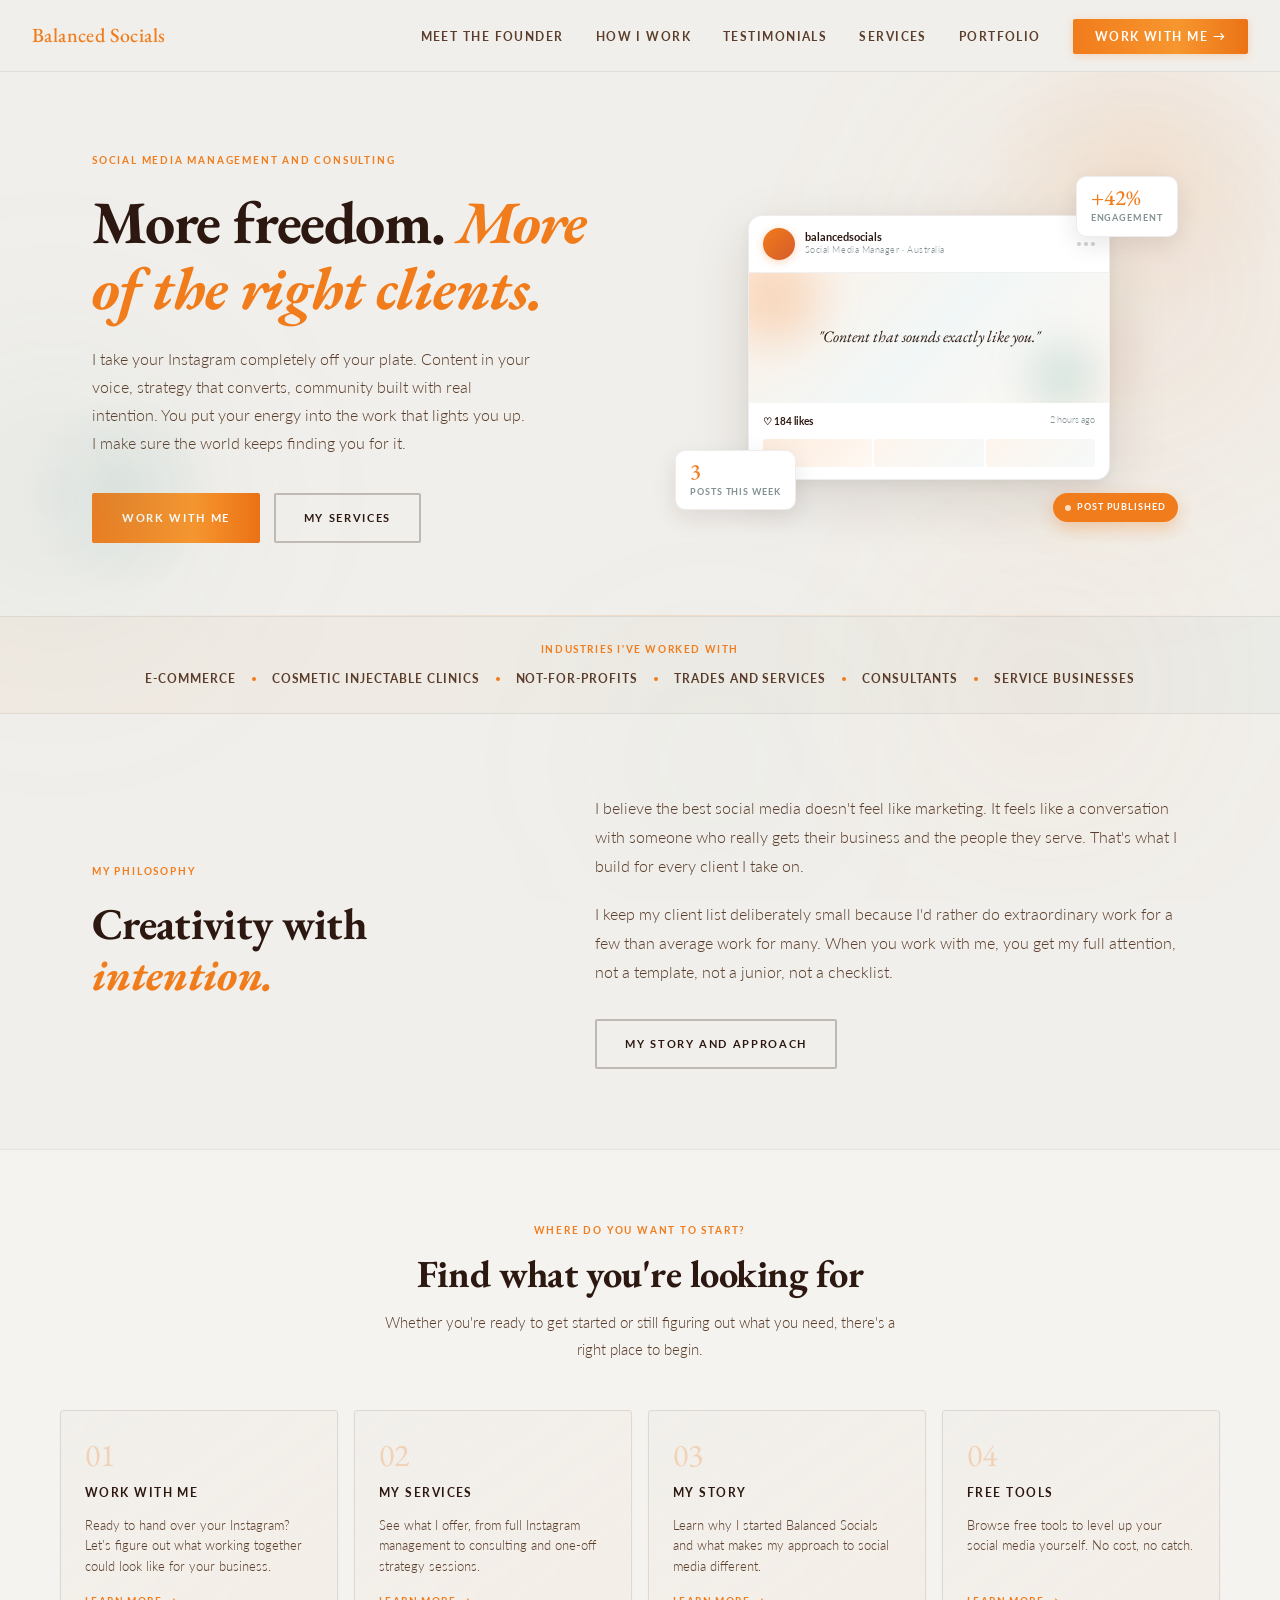
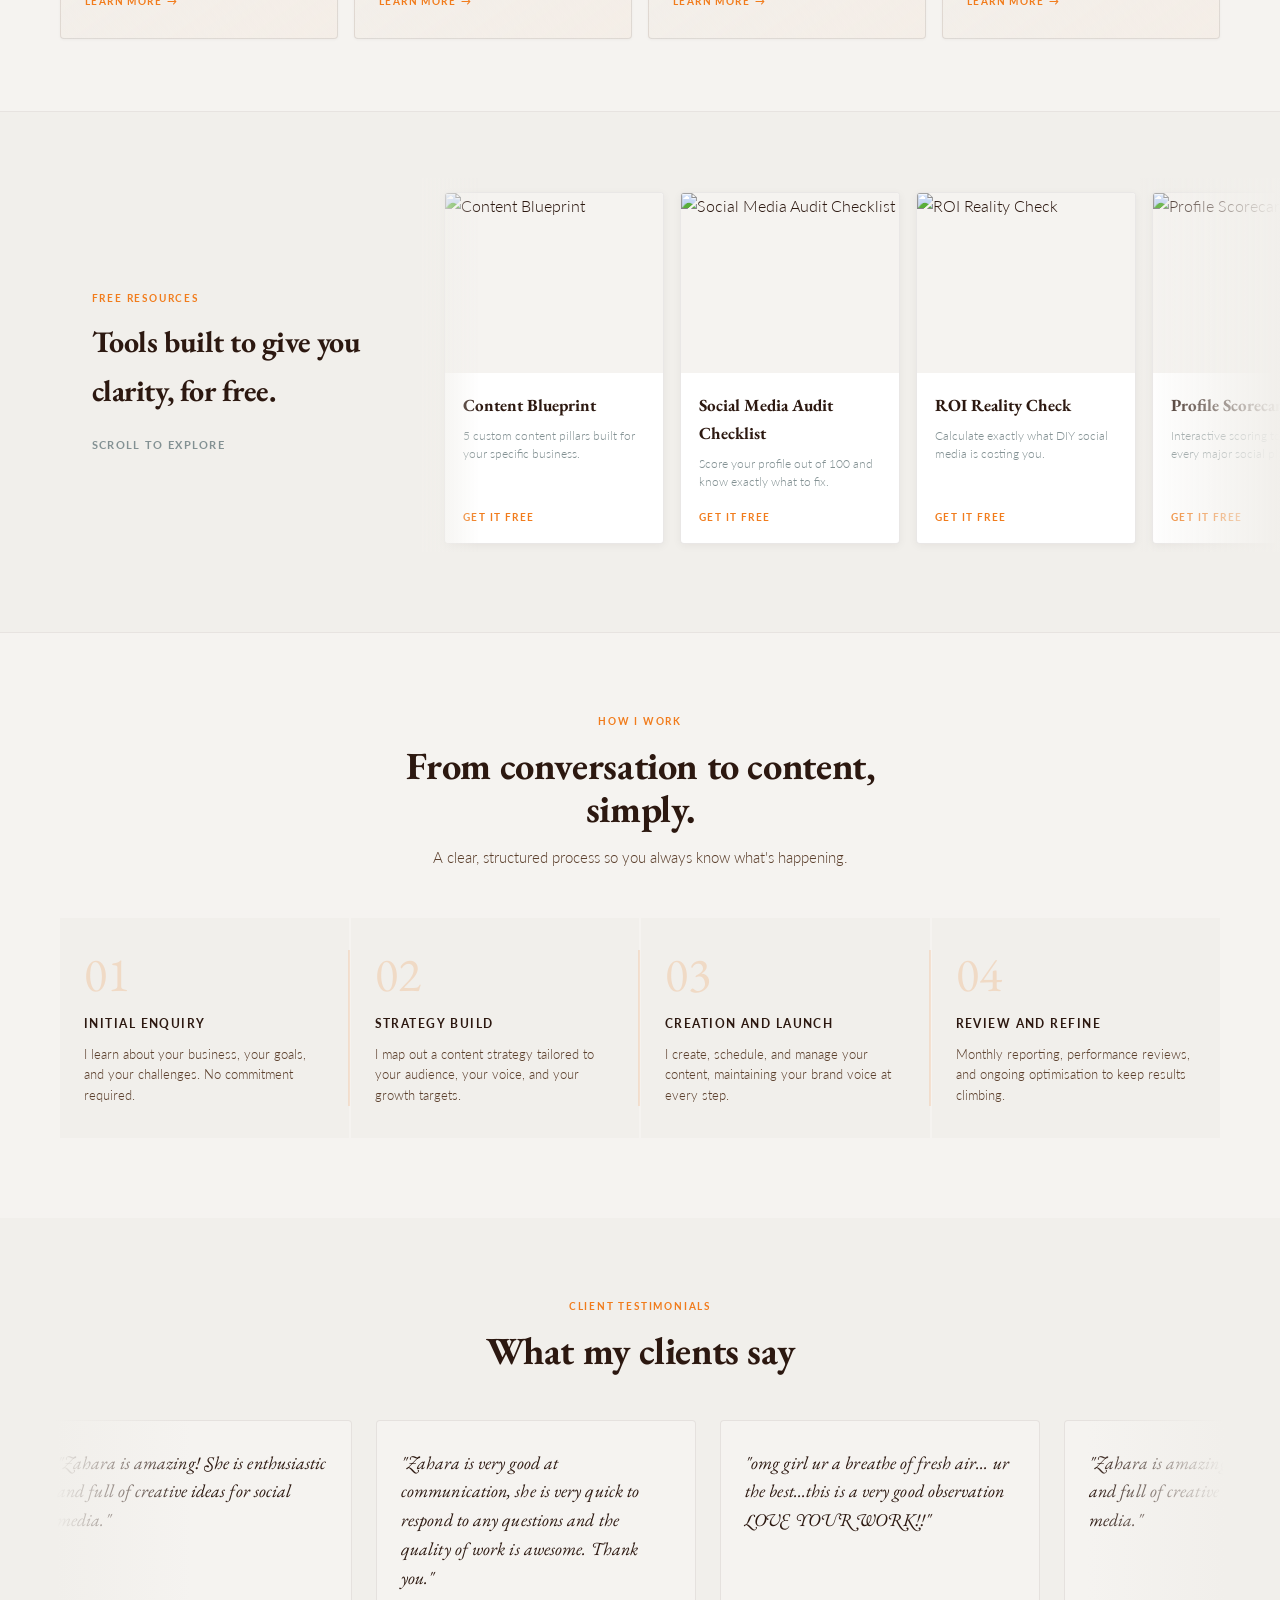
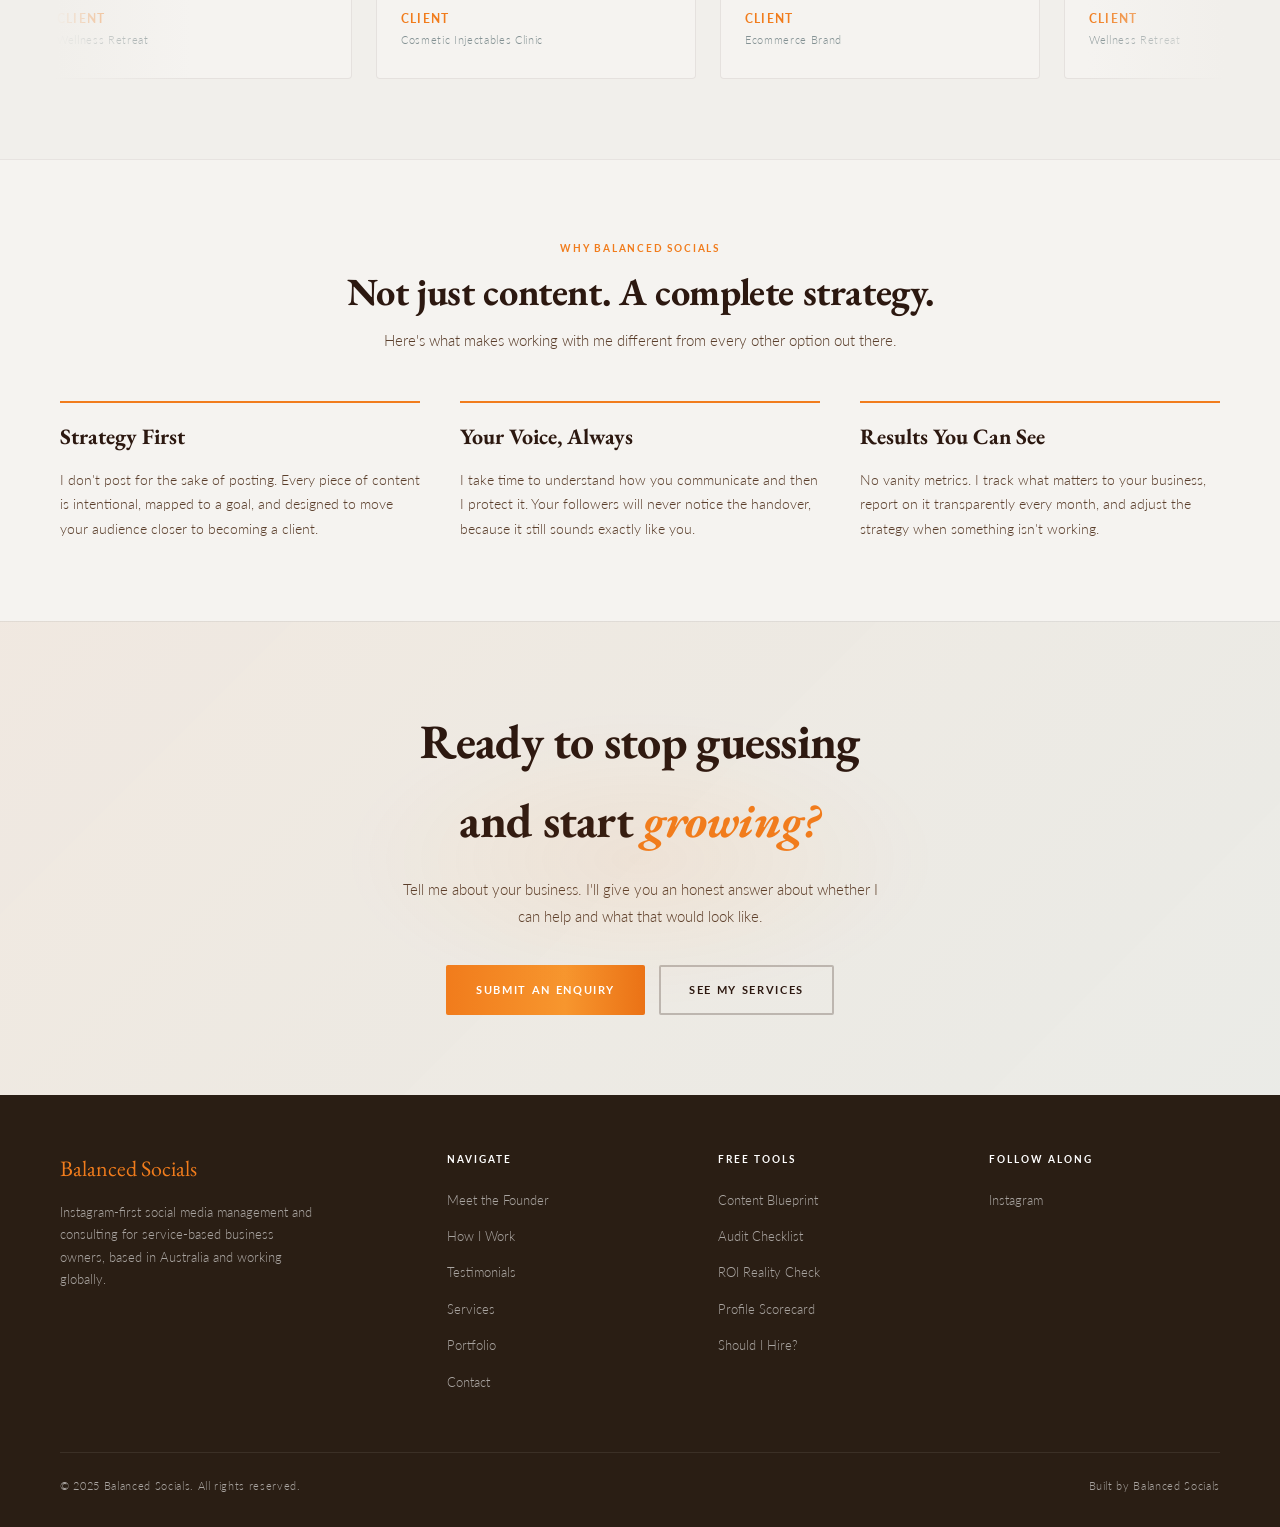
==== home.html @ 59edfff3 "Add files via upload" ====
<!DOCTYPE html>
<html lang="en">
<head>
<meta charset="UTF-8">
<meta name="viewport" content="width=device-width, initial-scale=1.0">
<meta name="description" content="Balanced Socials — Instagram-first social media management and consulting for service-based business owners in Australia and globally.">
<meta name="theme-color" content="#F1EFEB">
<meta name="apple-mobile-web-app-capable" content="yes">
<title>Balanced Socials — Social Media That Actually Grows Your Business</title>
<link rel="preconnect" href="https://fonts.googleapis.com">
<link rel="preconnect" href="https://fonts.gstatic.com" crossorigin>
<link href="https://fonts.googleapis.com/css2?family=EB+Garamond:ital,wght@0,400;0,500;0,600;1,400&family=Lato:wght@300;400;700&display=swap" rel="stylesheet">
<style>

/* ── VARIABLES ── */
:root {
  --cream:       #F1EFEB;
  --light-beige: #F5F3F0;
  --orange:      #F17C1C;
  --teal:        #549A94;
  --slate:       #839193;
  --text-dark:   #2C1810;
  --text-mid:    #5A3E2B;
  --footer-bg:   #2A1E14;
  --nav-h:       72px;
  --max-w:       1160px;
  --radius:      4px;
}

*, *::before, *::after { box-sizing: border-box; margin: 0; padding: 0; }
html { scroll-behavior: smooth; }
body {
  background: var(--cream);
  color: var(--text-dark);
  font-family: 'Lato', sans-serif;
  font-weight: 300;
  line-height: 1.65;
  padding-top: var(--nav-h);
}
img { display: block; max-width: 100%; }
a { color: inherit; text-decoration: none; }

/* ── SCROLL FADE ANIMATION ── */
.fade-in {
  opacity: 0;
  transform: translateY(22px);
  filter: blur(4px);
  transition: opacity 0.7s ease, transform 0.7s ease, filter 0.7s ease;
}
.fade-in.visible {
  opacity: 1;
  transform: none;
  filter: none;
}
.fade-in.delay-1 { transition-delay: 0.1s; }
.fade-in.delay-2 { transition-delay: 0.2s; }
.fade-in.delay-3 { transition-delay: 0.3s; }
.fade-in.delay-4 { transition-delay: 0.4s; }

/* ── TYPOGRAPHY ── */
.label {
  font-size: 10px;
  font-weight: 700;
  letter-spacing: 0.18em;
  text-transform: uppercase;
  color: var(--orange);
}

/* ── NAVIGATION ── */
.site-nav {
  position: fixed;
  top: 0; left: 0; right: 0;
  height: var(--nav-h);
  background: var(--cream);
  border-bottom: 1px solid rgba(44,24,16,0.08);
  display: flex;
  align-items: center;
  justify-content: space-between;
  padding: 0 32px;
  z-index: 900;
}
.nav-logo {
  font-family: 'EB Garamond', serif;
  font-size: 20px;
  font-weight: 500;
  color: var(--text-dark);
  letter-spacing: 0.02em;
}
.nav-logo span { color: var(--orange); }
.nav-links { display: flex; align-items: center; gap: 32px; list-style: none; }
.nav-links a {
  font-size: 12px;
  font-weight: 700;
  letter-spacing: 0.12em;
  text-transform: uppercase;
  color: var(--text-mid);
  transition: color 0.2s;
}
.nav-links a:hover { color: var(--orange); }
.nav-cta {
  background: var(--orange);
  color: #fff !important;
  padding: 10px 22px;
  border-radius: 2px;
  transition: opacity 0.2s !important;
}
.nav-cta:hover { opacity: 0.85; }
.hamburger {
  display: none;
  flex-direction: column;
  gap: 5px;
  background: none;
  border: none;
  cursor: pointer;
  padding: 8px;
}
.hamburger span {
  width: 24px;
  height: 2px;
  background: var(--text-dark);
  border-radius: 2px;
  transition: all 0.3s;
}
.mobile-nav {
  display: none;
  position: fixed;
  inset: 0;
  background: var(--light-beige);
  z-index: 890;
  flex-direction: column;
  padding: 100px 32px 48px;
}
.mobile-nav.open { display: flex; }
.mobile-nav a {
  font-size: 15px;
  font-weight: 700;
  letter-spacing: 0.12em;
  text-transform: uppercase;
  color: var(--text-dark);
  padding: 18px 0;
  border-bottom: 1px solid rgba(44,24,16,0.1);
  transition: color 0.2s;
}
.mobile-nav a:hover { color: var(--orange); }
.mobile-nav .mob-cta {
  margin-top: 32px;
  background: var(--orange);
  color: #fff;
  padding: 16px 24px;
  text-align: center;
  border-radius: 2px;
  border-bottom: none;
}
@media (max-width: 900px) {
  .nav-links { display: none; }
  .hamburger { display: flex; }
  .site-nav { padding: 0 20px; }
}

/* ── BUTTONS ── */
.btn-primary {
  display: inline-flex;
  align-items: center;
  gap: 8px;
  background: var(--orange);
  color: #fff;
  font-family: 'Lato', sans-serif;
  font-size: 11px;
  font-weight: 700;
  letter-spacing: 0.15em;
  text-transform: uppercase;
  padding: 14px 28px;
  border-radius: 2px;
  border: 2px solid var(--orange);
  cursor: pointer;
  transition: opacity 0.2s;
}
.btn-primary:hover { opacity: 0.85; }
.btn-outline {
  display: inline-flex;
  align-items: center;
  gap: 8px;
  background: transparent;
  color: var(--text-dark);
  font-family: 'Lato', sans-serif;
  font-size: 11px;
  font-weight: 700;
  letter-spacing: 0.15em;
  text-transform: uppercase;
  padding: 14px 28px;
  border-radius: 2px;
  border: 2px solid rgba(44,24,16,0.25);
  cursor: pointer;
  transition: all 0.2s;
}
.btn-outline:hover { border-color: var(--orange); color: var(--orange); }

/* ── HERO ── */
.hero {
  padding: 80px 32px 72px;
  max-width: var(--max-w);
  margin: 0 auto;
  display: grid;
  grid-template-columns: 1fr 1fr;
  gap: 60px;
  align-items: center;
}
.hero-text .label { margin-bottom: 20px; display: block; }
.hero-text h1 {
  font-family: 'EB Garamond', serif;
  font-size: clamp(38px, 5vw, 60px);
  line-height: 1.1;
  color: var(--text-dark);
  margin-bottom: 24px;
}
.hero-text h1 em { font-style: italic; color: var(--orange); }
.hero-text p {
  font-size: 16px;
  color: var(--text-mid);
  max-width: 440px;
  margin-bottom: 36px;
  line-height: 1.75;
}
.hero-actions { display: flex; gap: 14px; flex-wrap: wrap; }

@media (max-width: 860px) {
  .hero { grid-template-columns: 1fr; padding: 48px 24px 56px; gap: 40px; }
  .hero-slider { aspect-ratio: 16/9; }
}
@media (max-width: 480px) {
  .hero { padding: 36px 20px 48px; }
  .hero-text p { font-size: 15px; }
}

/* ── TRUST BAR ── */
.trust-bar {
  background: linear-gradient(to right, rgba(241,124,28,0.04), rgba(84,154,148,0.04));
  border-top: 1px solid rgba(44,24,16,0.08);
  border-bottom: 1px solid rgba(44,24,16,0.08);
  padding: 24px 32px;
}
.trust-bar-inner {
  max-width: var(--max-w);
  margin: 0 auto;
  display: flex;
  flex-direction: column;
  align-items: center;
  gap: 12px;
}
.trust-bar-label {
  font-size: 10px;
  font-weight: 700;
  letter-spacing: 0.16em;
  text-transform: uppercase;
  color: var(--orange);
}
.trust-items {
  display: flex;
  align-items: center;
  gap: 16px;
  flex-wrap: wrap;
  justify-content: center;
}
.trust-items span {
  font-size: 12px;
  font-weight: 700;
  letter-spacing: 0.08em;
  text-transform: uppercase;
  color: var(--text-mid);
}
.trust-dot {
  width: 4px;
  height: 4px;
  background: var(--orange);
  border-radius: 50%;
  flex-shrink: 0;
}
@media (max-width: 600px) {
  .trust-bar { padding: 20px; }
  .trust-dot { display: none; }
}


/* ── INTRO ── */
/* ── POSTCARD FLOATS — anchored to the hero visual mockup card ── */
/* Postcards sit inside .hero-visual (position:relative). The hv-main
   card is z-index:2; palm goes behind it (z-index:1), beach in front (z-index:3). */
.postcard-float {
  position: absolute;
  pointer-events: none;
  filter: drop-shadow(3px 10px 22px rgba(44,24,16,0.28));
  transition: transform 0.5s cubic-bezier(0.34,1.2,0.64,1);
}
/* Palm tree — peeks from behind the bottom-left of the mockup, large enough to read */
.postcard-palm {
  width: clamp(140px, 16vw, 210px);
  bottom: -4%;
  left: -3%;
  transform: rotate(-10deg);
  z-index: 1;
}
/* Beach — fans out at the bottom-right, clearly visible in front */
.postcard-beach {
  width: clamp(130px, 15vw, 195px);
  bottom: -3%;
  right: -3%;
  transform: rotate(13deg);
  z-index: 3;
}
@media (max-width: 860px) {
  .postcard-palm  { display: none; }
  .postcard-beach { display: none; }
}

.intro-section {
  padding: 80px 32px;
  max-width: var(--max-w);
  margin: 0 auto;
  display: grid;
  grid-template-columns: 1fr 1.4fr;
  gap: 80px;
  align-items: center;
  position: relative;
  overflow: visible;
}
.intro-left .label { display: block; margin-bottom: 20px; }
.intro-left h2 {
  font-family: 'EB Garamond', serif;
  font-size: clamp(28px, 3.5vw, 44px);
  color: var(--text-dark);
  line-height: 1.15;
}
.intro-left h2 em { font-style: italic; color: var(--orange); }
.intro-right p {
  font-size: 16px;
  color: var(--text-mid);
  line-height: 1.8;
  margin-bottom: 20px;
}
.intro-right p:last-of-type { margin-bottom: 32px; }
@media (max-width: 860px) {
  .intro-section { grid-template-columns: 1fr; padding: 60px 24px; gap: 32px; }
}

/* ── NAV CARDS ── */
.nav-cards-section {
  background: var(--light-beige);
  padding: 72px 32px;
  border-top: 1px solid rgba(44,24,16,0.07);
  border-bottom: 1px solid rgba(44,24,16,0.07);
}
.section-header { text-align: center; margin-bottom: 48px; }
.section-header .label { display: block; margin-bottom: 14px; }
.section-header h2 {
  font-family: 'EB Garamond', serif;
  font-size: clamp(26px, 3vw, 40px);
  color: var(--text-dark);
}
.section-header p {
  font-size: 15px;
  color: var(--text-mid);
  margin-top: 12px;
  max-width: 520px;
  margin-left: auto;
  margin-right: auto;
}
.nav-cards {
  display: grid;
  grid-template-columns: repeat(4, 1fr);
  gap: 16px;
  max-width: var(--max-w);
  margin: 0 auto;
}
.nav-card {
  background: linear-gradient(145deg, var(--cream) 0%, rgba(241,124,28,0.04) 100%);
  border: 1.5px solid rgba(44,24,16,0.1);
  border-radius: var(--radius);
  padding: 28px 24px;
  display: flex;
  flex-direction: column;
  gap: 12px;
  cursor: pointer;
  transition: all 0.25s;
  text-decoration: none;
  color: inherit;
}
.nav-card:hover {
  border-color: var(--orange);
  transform: translateY(-3px);
  box-shadow: 0 8px 24px rgba(241,124,28,0.1);
}
.nav-card-num {
  font-family: 'EB Garamond', serif;
  font-size: 32px;
  color: rgba(241,124,28,0.25);
  line-height: 1;
}
.nav-card h3 {
  font-family: 'Lato', sans-serif;
  font-size: 12px;
  font-weight: 700;
  letter-spacing: 0.12em;
  text-transform: uppercase;
  color: var(--text-dark);
}
.nav-card p {
  font-size: 13px;
  color: var(--text-mid);
  line-height: 1.6;
  flex: 1;
}
.nav-card .learn-more {
  font-size: 10px;
  font-weight: 700;
  letter-spacing: 0.14em;
  text-transform: uppercase;
  color: var(--orange);
  margin-top: 4px;
}
@media (max-width: 860px) {
  .nav-cards { grid-template-columns: 1fr 1fr; }
  .nav-cards-section { padding: 56px 24px; }
}
@media (max-width: 480px) {
  .nav-cards { grid-template-columns: 1fr; }
}

/* ── FREEBIES ── */
.freebies-section { padding: 80px 0 80px 64px; }
.freebies-inner { max-width: var(--max-w); margin: 0 auto; }
.freebies-head {
  display: flex;
  align-items: flex-end;
  justify-content: space-between;
  margin-bottom: 36px;
  padding-right: 32px;
}
.freebies-head h2 {
  font-family: 'EB Garamond', serif;
  font-size: clamp(26px, 3vw, 40px);
  color: var(--text-dark);
}
.freebies-head h2 span { display: block; }
.freebies-head .label { margin-bottom: 10px; display: block; }
.scroll-hint {
  font-size: 11px;
  font-weight: 700;
  letter-spacing: 0.12em;
  text-transform: uppercase;
  color: var(--slate);
  display: flex;
  align-items: center;
  gap: 8px;
}
.carousel {
  display: flex;
  gap: 16px;
  overflow-x: auto;
  scroll-behavior: smooth;
  scrollbar-width: none;
  padding-top: 12px;
  padding-bottom: 8px;
  padding-left: 8px;
  margin-top: -12px;
  cursor: grab;
}
.carousel:active { cursor: grabbing; }
.carousel::-webkit-scrollbar { display: none; }
.freebie-card {
  flex-shrink: 0;
  width: 220px;
  background: #fff;
  border: 1.5px solid rgba(44,24,16,0.1);
  border-radius: var(--radius);
  overflow: hidden;
  transition: all 0.2s;
  text-decoration: none;
  color: inherit;
  display: flex;
  flex-direction: column;
}
.freebie-card:hover {
  border-color: var(--orange);
  transform: translateY(-3px);
  box-shadow: 0 8px 20px rgba(241,124,28,0.1);
}
.freebie-thumb {
  width: 100%;
  height: 180px;
  background: var(--light-beige);
  display: flex;
  align-items: center;
  justify-content: center;
  overflow: hidden;
}
.freebie-thumb img { width: 100%; height: 100%; object-fit: cover; }
.freebie-body {
  padding: 18px;
  display: flex;
  flex-direction: column;
  gap: 8px;
  flex: 1;
}
.freebie-body h3 {
  font-family: 'EB Garamond', serif;
  font-size: 17px;
  color: var(--text-dark);
}
.freebie-body p { font-size: 12px; color: var(--slate); line-height: 1.5; flex: 1; }
.freebie-get {
  display: inline-flex;
  align-items: center;
  gap: 6px;
  font-size: 10px;
  font-weight: 700;
  letter-spacing: 0.14em;
  text-transform: uppercase;
  color: var(--orange);
  margin-top: 10px;
}
@media (max-width: 600px) {
  .freebies-section { padding: 56px 0 56px 28px; }
  .freebies-head { padding-right: 28px; flex-direction: column; align-items: flex-start; gap: 16px; }
  .freebie-card { width: 190px; }
}

/* ── PROCESS ── */
.process-section {
  background: var(--light-beige);
  padding: 80px 32px;
  border-top: 1px solid rgba(44,24,16,0.07);
}
.process-section .section-header { margin-bottom: 48px; }
.process-grid {
  max-width: var(--max-w);
  margin: 0 auto;
  display: grid;
  grid-template-columns: repeat(4, 1fr);
  gap: 2px;
}
.process-step { background: var(--cream); padding: 32px 24px; position: relative; }
.process-step:not(:last-child)::after {
  content: '';
  position: absolute;
  right: -1px;
  top: 32px;
  bottom: 32px;
  width: 2px;
  background: rgba(241,124,28,0.15);
}
.step-num {
  font-family: 'EB Garamond', serif;
  font-size: 48px;
  color: rgba(241,124,28,0.18);
  line-height: 1;
  margin-bottom: 16px;
}
.process-step h3 {
  font-family: 'Lato', sans-serif;
  font-size: 12px;
  font-weight: 700;
  letter-spacing: 0.12em;
  text-transform: uppercase;
  color: var(--text-dark);
  margin-bottom: 10px;
}
.process-step p { font-size: 13px; color: var(--text-mid); line-height: 1.6; }
@media (max-width: 860px) {
  .process-grid { grid-template-columns: 1fr 1fr; }
  .process-step::after { display: none; }
  .process-section { padding: 60px 24px; }
}
@media (max-width: 480px) {
  .process-grid { grid-template-columns: 1fr; }
  .process-section { padding: 56px 20px; }
}

/* ── TESTIMONIALS ── */
.testimonials-section { padding: 80px 32px; overflow: hidden; }
.testimonials-section .section-header { margin-bottom: 48px; }
.testimonials-track-wrap {
  overflow: hidden;
  cursor: grab;
  position: relative;
}
.testimonials-track-wrap::before,
.testimonials-track-wrap::after {
  content: '';
  position: absolute;
  top: 0; bottom: 0;
  width: 160px;
  pointer-events: none;
  z-index: 2;
}
.testimonials-track-wrap::before {
  left: 0;
  background: linear-gradient(to right, var(--cream) 15%, transparent);
}
.testimonials-track-wrap::after {
  right: 0;
  background: linear-gradient(to left, var(--cream) 15%, transparent);
}
.testimonials-track-wrap.dragging { cursor: grabbing; }
.testimonials-track {
  display: flex;
  gap: 24px;
  animation: slide 42s linear infinite;
  width: max-content;
}
.testimonials-track.paused { animation-play-state: paused; }
@keyframes slide {
  from { transform: translateX(0); }
  to   { transform: translateX(-50%); }
}
.testi-card {
  flex-shrink: 0;
  width: 320px;
  background: var(--light-beige);
  border: 1.5px solid rgba(44,24,16,0.08);
  border-radius: var(--radius);
  padding: 28px 24px;
  display: flex;
  flex-direction: column;
  gap: 16px;
}
.testi-quote {
  font-family: 'EB Garamond', serif;
  font-size: 18px;
  font-style: italic;
  color: var(--text-dark);
  line-height: 1.6;
  flex: 1;
}
.testi-author { display: flex; flex-direction: column; gap: 3px; }
.testi-name {
  font-size: 12px;
  font-weight: 700;
  letter-spacing: 0.1em;
  text-transform: uppercase;
  color: var(--orange);
}
.testi-role { font-size: 11px; color: var(--slate); letter-spacing: 0.06em; }
@media (max-width: 600px) {
  .testimonials-section { padding: 56px 20px; }
  .testi-card { width: 270px; }
}

/* ── VALUE PROPS (light background) ── */
.value-section {
  background: var(--light-beige);
  padding: 80px 32px;
  border-top: 1px solid rgba(44,24,16,0.07);
}
.value-section .section-header .label { color: var(--orange); }
.value-section .section-header h2 { color: var(--text-dark); }
.value-section .section-header p { color: var(--text-mid); }
.value-grid {
  max-width: var(--max-w);
  margin: 48px auto 0;
  display: grid;
  grid-template-columns: repeat(3, 1fr);
  gap: 40px;
}
.value-item {}
.value-item h3 {
  font-family: 'EB Garamond', serif;
  font-size: 22px;
  color: var(--text-dark);
  margin-bottom: 12px;
  border-top: 2px solid var(--orange);
  padding-top: 16px;
}
.value-item p { font-size: 14px; color: var(--text-mid); line-height: 1.75; }
@media (max-width: 860px) {
  .value-grid { grid-template-columns: 1fr 1fr; gap: 28px; }
  .value-section { padding: 60px 24px; }
}
@media (max-width: 480px) {
  .value-grid { grid-template-columns: 1fr; }
}

/* ── CTA BANNER ── */
.cta-banner {
  padding: 80px 32px;
  background: linear-gradient(135deg, rgba(241,124,28,0.05) 0%, rgba(84,154,148,0.04) 100%);
  border-top: 1px solid rgba(44,24,16,0.07);
  text-align: center;
}
.cta-banner h2 {
  font-family: 'EB Garamond', serif;
  font-size: clamp(28px, 4vw, 48px);
  color: var(--text-dark);
  margin-bottom: 16px;
  max-width: 640px;
  margin-left: auto;
  margin-right: auto;
}
.cta-banner h2 em { font-style: italic; color: var(--orange); }
.cta-banner p {
  font-size: 15px;
  color: var(--text-mid);
  max-width: 500px;
  margin: 0 auto 36px;
  line-height: 1.75;
}
.cta-actions { display: flex; gap: 14px; justify-content: center; flex-wrap: wrap; }
@media (max-width: 480px) { .cta-banner { padding: 60px 20px; } }

/* ── FOOTER ── */
footer {
  background: #2A1E14;
  color: rgba(255,255,255,0.6);
  padding: 56px 32px 32px;
}
.footer-grid {
  max-width: var(--max-w);
  margin: 0 auto 48px;
  display: grid;
  grid-template-columns: 1.5fr 1fr 1fr 1fr;
  gap: 40px;
}
.footer-brand .logo {
  font-family: 'EB Garamond', serif;
  font-size: 22px;
  color: #fff;
  margin-bottom: 14px;
}
.footer-brand .logo span { color: var(--orange); }
.footer-brand p { font-size: 13px; line-height: 1.7; max-width: 260px; }
.footer-col h4 {
  font-size: 10px;
  font-weight: 700;
  letter-spacing: 0.16em;
  text-transform: uppercase;
  color: #fff;
  margin-bottom: 18px;
}
.footer-col ul { list-style: none; }
.footer-col li { margin-bottom: 10px; }
.footer-col a { font-size: 13px; color: rgba(255,255,255,0.6); transition: color 0.2s; }
.footer-col a:hover { color: var(--orange); }
.footer-bottom {
  max-width: var(--max-w);
  margin: 0 auto;
  border-top: 1px solid rgba(255,255,255,0.08);
  padding-top: 24px;
  display: flex;
  align-items: center;
  justify-content: space-between;
  gap: 16px;
  flex-wrap: wrap;
}
.footer-bottom p { font-size: 11px; letter-spacing: 0.06em; }
.footer-bottom a { color: var(--orange); }
@media (max-width: 960px) {
  .footer-grid { grid-template-columns: 1fr 1fr; gap: 32px; }
  footer { padding: 48px 24px 28px; }
}
@media (max-width: 480px) {
  .footer-grid { grid-template-columns: 1fr; gap: 28px; }
}


/* ══════════════════════════════════
   UI/UX ENHANCEMENTS — ALL PAGES
══════════════════════════════════ */

/* Better font rendering */
body {
  -webkit-font-smoothing: antialiased;
  -moz-osx-font-smoothing: grayscale;
  text-rendering: optimizeLegibility;
}

/* label line removed */

/* Nav link underline animation */
.nav-links a:not(.nav-cta) {
  position: relative;
  padding-bottom: 2px;
}
.nav-links a:not(.nav-cta)::after {
  content: '';
  position: absolute;
  bottom: -1px; left: 0;
  width: 0; height: 1.5px;
  background: var(--orange);
  border-radius: 2px;
  transition: width 0.25s ease;
}
.nav-links a:not(.nav-cta):hover::after,
.nav-links a.active:not(.nav-cta)::after {
  width: 100%;
}

/* Nav logo hover */
.nav-logo { transition: opacity 0.2s; }
.nav-logo:hover { opacity: 0.78; }

/* Nav CTA elevation */
.nav-cta {
  box-shadow: 0 2px 10px rgba(241,124,28,0.22) !important;
  transition: opacity 0.2s, transform 0.2s, box-shadow 0.2s !important;
}
.nav-cta:hover {
  transform: translateY(-1px) !important;
  box-shadow: 0 6px 20px rgba(241,124,28,0.32) !important;
}
.nav-cta:active { transform: translateY(0) !important; }

/* Primary button lift + glow */
.btn-primary {
  transition: opacity 0.2s, transform 0.22s cubic-bezier(0.34,1.56,0.64,1), box-shadow 0.22s !important;
  box-shadow: 0 2px 10px rgba(241,124,28,0.0);
}
.btn-primary:hover {
  opacity: 1 !important;
  transform: translateY(-3px) !important;
  box-shadow: 0 10px 28px rgba(241,124,28,0.30) !important;
}
.btn-primary:active {
  transform: translateY(-1px) !important;
  box-shadow: 0 4px 14px rgba(241,124,28,0.20) !important;
}

/* Outline button lift */
.btn-outline {
  transition: all 0.22s cubic-bezier(0.34,1.56,0.64,1) !important;
}
.btn-outline:hover {
  transform: translateY(-2px) !important;
  box-shadow: 0 6px 18px rgba(44,24,16,0.08) !important;
}
.btn-outline:active { transform: translateY(0) !important; }

/* Footer link slide */
.footer-col a {
  display: inline-block;
  transition: color 0.2s, transform 0.2s !important;
}
.footer-col a:hover {
  transform: translateX(4px) !important;
}

/* Footer brand logo */
.footer-brand .logo { transition: opacity 0.2s; }
.footer-brand .logo:hover { opacity: 0.75; }

/* Mobile nav smooth open */
.mobile-nav {
  transition: opacity 0.25s ease;
  opacity: 0;
}
.mobile-nav.open {
  opacity: 1;
}

/* Hamburger lines smooth */
.hamburger span {
  transition: transform 0.3s ease, opacity 0.3s ease, background 0.2s;
}

/* ══ HOME PAGE SPECIFIC ══ */

/* Hero slider glass inner */
.hero-slider::before {
  content: '';
  position: absolute;
  inset: 0;
  background: radial-gradient(ellipse at 30% 40%, rgba(241,124,28,0.05) 0%, transparent 65%),
              radial-gradient(ellipse at 70% 70%, rgba(84,154,148,0.05) 0%, transparent 65%);
  pointer-events: none;
  z-index: 1;
}
/* Slider dot hover */
/* Trust bar item hover */
.trust-items span:not(.trust-dot) {
  transition: color 0.2s;
  cursor: default;
}
.trust-items span:not(.trust-dot):hover { color: var(--orange); }

/* Nav card refined hover */
.nav-card {
  box-shadow: 0 1px 3px rgba(44,24,16,0.04);
  transition: all 0.3s cubic-bezier(0.25,0.46,0.45,0.94) !important;
  position: relative;
  overflow: hidden;
}
.nav-card::before {
  content: '';
  position: absolute;
  bottom: 0; left: 0; right: 0;
  height: 2px;
  background: linear-gradient(to right, var(--orange), var(--teal));
  transform: scaleX(0);
  transform-origin: left;
  transition: transform 0.3s ease;
}
.nav-card:hover::before { transform: scaleX(1); }
.nav-card:focus, .nav-card:focus-visible { outline: none; box-shadow: none; }
.nav-card:hover {
  box-shadow: 0 14px 36px rgba(241,124,28,0.10), 0 2px 8px rgba(44,24,16,0.06) !important;
  transform: translateY(-4px) !important;
}

/* Learn more arrow animation */
.learn-more {
  display: inline-flex;
  align-items: center;
  gap: 5px;
  transition: gap 0.2s;
}
.learn-more::after {
  content: '→';
  transition: transform 0.2s;
}
.nav-card:hover .learn-more::after { transform: translateX(4px); }

/* Process step hover */
.process-step {
  transition: background 0.25s, transform 0.25s, box-shadow 0.25s;
  position: relative;
}
.process-step:hover {
  background: #fff;
  transform: translateY(-3px);
  box-shadow: 0 8px 24px rgba(44,24,16,0.06);
  z-index: 1;
}

/* Freebie card */
.freebie-card {
  box-shadow: 0 2px 8px rgba(44,24,16,0.05);
  transition: all 0.3s cubic-bezier(0.25,0.46,0.45,0.94) !important;
}
.freebie-card:hover {
  box-shadow: 0 12px 32px rgba(241,124,28,0.13) !important;
  transform: translateY(-4px) !important;
}

/* Value item hover */
.value-item {
  transition: transform 0.25s;
}
.value-item:hover { transform: translateY(-2px); }
.value-item h3 {
  transition: color 0.2s;
}
.value-item:hover h3 { color: var(--orange); }

/* CTA banner radial glow on hover */
.cta-banner {
  position: relative;
  overflow: hidden;
}
.cta-banner::before {
  content: '';
  position: absolute;
  top: 50%; left: 50%;
  transform: translate(-50%, -50%);
  width: 600px; height: 300px;
  background: radial-gradient(ellipse, rgba(241,124,28,0.07) 0%, transparent 70%);
  pointer-events: none;
}

/* Intro section left heading accent */
.intro-left h2 {
  position: relative;
}

/* Section header refinement */
.section-header h2 {
  letter-spacing: -0.01em;
}


/* ══ TYPOGRAPHY REFINEMENTS ══ */

/* Headings: optical kerning + tighter tracking */
h1, h2, h3 {
  font-kerning: normal;
  font-optical-sizing: auto;
}
h1 { letter-spacing: -0.02em; }
h2 { letter-spacing: -0.015em; }

/* Improved body reading rhythm */
p {
  font-feature-settings: "kern" 1, "liga" 1;
}

/* Section header spacing rhythm */
.section-header {
  position: relative;
}
.section-header .label {
  margin-bottom: 14px;
  display: block;
}
.section-header h2 {
  line-height: 1.12;
}
.section-header p {
  margin-top: 14px;
  line-height: 1.75;
}

/* Page hero h1 optical size */
.page-hero h1,
.page-hero-text h1 {
  letter-spacing: -0.025em;
  line-height: 1.06;
}

/* Pull quote serif refinement */
.story-pull,
.testi-quote {
  font-feature-settings: "swsh" 1, "liga" 1;
  letter-spacing: 0.005em;
}

/* Footer heading tracking */
.footer-col h4 {
  letter-spacing: 0.2em;
}

/* Small caps labels */
.testi-name,
.testi-role,
.nav-card h3,
.detail-label,
.cred-label {
  font-feature-settings: "c2sc" 1, "smcp" 1;
}


/* Logo images */
.nav-logo { display: flex; align-items: center; }
.nav-logo-img { height: 54px; width: auto; display: block; }
.nav-logo-text { font-family: 'EB Garamond', serif; font-size: 20px; font-weight: 500; color: var(--text-dark); letter-spacing: 0.02em; display: none; }
.nav-logo-text span { color: var(--orange); }
.footer-logo-img { height: 72px; width: auto; display: block; margin-bottom: 14px; }
.footer-logo-text { font-family: 'EB Garamond', serif; font-size: 22px; color: #fff; display: none; }
.footer-logo-text span { color: var(--orange); }
.logo { display: flex; align-items: flex-start; flex-direction: column; }


/* ── HERO VISUAL (animated social preview) ── */
.hero-visual {
  position: relative;
  aspect-ratio: 4/3;
  display: flex;
  align-items: center;
  justify-content: center;
}
.hv-main {
  width: 70%;
  background: #fff;
  border-radius: 14px;
  border: 1.5px solid rgba(44,24,16,0.08);
  box-shadow: 0 20px 60px rgba(44,24,16,0.12), 0 4px 16px rgba(44,24,16,0.06);
  overflow: hidden;
  animation: hvFloat 5s ease-in-out infinite;
  position: relative;
  z-index: 2;
}
.hv-top {
  padding: 12px 14px;
  display: flex;
  align-items: center;
  gap: 10px;
  border-bottom: 1px solid rgba(44,24,16,0.06);
}
.hv-avatar {
  width: 32px; height: 32px;
  border-radius: 50%;
  background: linear-gradient(135deg, #F17C1C 0%, #D55C2A 100%);
  flex-shrink: 0;
  box-shadow: 0 2px 8px rgba(241,124,28,0.30);
}
.hv-info { flex: 1; }
.hv-handle { font-size: 11px; font-weight: 700; color: var(--text-dark); line-height: 1.2; }
.hv-role { font-size: 9px; color: var(--slate); letter-spacing: 0.06em; }
.hv-dots { display: flex; gap: 3px; }
.hv-dot { width: 4px; height: 4px; border-radius: 50%; background: rgba(44,24,16,0.2); }
.hv-image {
  height: 130px;
  background: linear-gradient(135deg, rgba(241,124,28,0.10) 0%, rgba(84,154,148,0.08) 50%, rgba(241,124,28,0.06) 100%);
  position: relative;
  display: flex;
  align-items: center;
  justify-content: center;
  overflow: hidden;
}
.hv-blob {
  position: absolute;
  border-radius: 50%;
  filter: blur(22px);
}
.hv-blob-1 {
  width: 90px; height: 90px;
  background: rgba(241,124,28,0.22);
  top: -20px; left: -20px;
  animation: hvPulse 4s ease-in-out infinite;
}
.hv-blob-2 {
  width: 70px; height: 70px;
  background: rgba(84,154,148,0.22);
  bottom: -10px; right: 10px;
  animation: hvPulse 4s ease-in-out 2s infinite;
}
.hv-img-text {
  position: relative;
  z-index: 2;
  font-family: 'EB Garamond', serif;
  font-size: 16px;
  font-style: italic;
  color: var(--text-dark);
  text-align: center;
  padding: 0 24px;
  line-height: 1.4;
}
.hv-bottom {
  padding: 10px 14px;
  display: flex;
  align-items: center;
  justify-content: space-between;
}
.hv-likes { font-size: 10px; font-weight: 700; color: var(--text-dark); }
.hv-time-lbl { font-size: 9px; color: var(--slate); }
.hv-grid {
  display: grid;
  grid-template-columns: 1fr 1fr 1fr;
  gap: 2px;
  padding: 0 14px 12px;
}
.hv-grid-cell {
  height: 28px;
  border-radius: 3px;
  background: linear-gradient(135deg, rgba(241,124,28,0.08), rgba(84,154,148,0.06));
}
.hv-grid-cell:first-child { background: linear-gradient(135deg, rgba(241,124,28,0.15), rgba(241,124,28,0.05)); }
/* Floating badges */
.hv-badge {
  position: absolute;
  background: #fff;
  border: 1.5px solid rgba(44,24,16,0.08);
  border-radius: 10px;
  padding: 10px 14px;
  box-shadow: 0 8px 24px rgba(44,24,16,0.10);
  z-index: 3;
}
.hv-badge-1 {
  top: 6%;
  right: 2%;
  animation: hvFloat 5s ease-in-out 1.1s infinite;
}
.hv-badge-2 {
  bottom: 8%;
  left: 1%;
  animation: hvFloat 5s ease-in-out 2.3s infinite;
}
.hv-badge-num {
  font-family: 'EB Garamond', serif;
  font-size: 22px;
  color: var(--orange);
  line-height: 1;
  font-weight: 500;
}
.hv-badge-lbl { font-size: 9px; color: var(--slate); font-weight: 700; letter-spacing: 0.10em; text-transform: uppercase; margin-top: 2px; }
.hv-pill {
  position: absolute;
  bottom: 5%;
  right: 2%;
  background: var(--orange);
  color: #fff;
  border-radius: 20px;
  padding: 7px 12px;
  font-size: 9px;
  font-weight: 700;
  letter-spacing: 0.10em;
  text-transform: uppercase;
  display: flex;
  align-items: center;
  gap: 6px;
  box-shadow: 0 6px 18px rgba(241,124,28,0.32);
  z-index: 3;
  animation: hvFloat 5s ease-in-out 3.5s infinite;
}
.hv-live-dot {
  width: 6px; height: 6px;
  background: rgba(255,255,255,0.75);
  border-radius: 50%;
  animation: hvPulse 2s ease-in-out infinite;
}
@keyframes hvFloat {
  0%, 100% { transform: translateY(0px); }
  50%       { transform: translateY(-8px); }
}
@keyframes hvPulse {
  0%, 100% { opacity: 1; transform: scale(1); }
  50%       { opacity: 0.5; transform: scale(0.85); }
}
@media (max-width: 860px) {
  .hero-visual { aspect-ratio: 16/9; }
  .hv-badge-1, .hv-badge-2, .hv-pill { display: none; }
  .hv-main { width: 80%; }
}


/* ── FREEBIES DESKTOP LAYOUT ── */
@media (min-width: 860px) {
  .freebies-section {
    display: grid;
    grid-template-columns: 340px 1fr;
    align-items: center;
    gap: 0;
    padding: 80px 0 80px 80px;
  }
  .freebies-inner {
    padding-right: 48px;
  }
  .freebies-head {
    flex-direction: column;
    align-items: flex-start;
    gap: 20px;
    margin-bottom: 0;
    padding-right: 0;
  }
  .freebies-head h2 { font-size: clamp(22px, 2.4vw, 30px); }
  /* carousel-wrap clips overflow on right, padding-top gives cards room to lift on hover */
  .carousel-wrap {
    position: relative;
    overflow: hidden;
    min-width: 0;
    padding-top: 14px;
    padding-left: 16px;
    margin-top: -14px;
  }
  /* left fade — softens where the carousel begins */
  .carousel-wrap::before {
    content: '';
    position: absolute;
    top: 0; left: 0; bottom: 0;
    width: 60px;
    background: linear-gradient(to left, transparent, #F1EFEB);
    pointer-events: none;
    z-index: 2;
  }
  /* right fade — trails off to invite scrolling */
  .carousel-wrap::after {
    content: '';
    position: absolute;
    top: 0; right: 0; bottom: 0;
    width: 140px;
    background: linear-gradient(to right, transparent, #F1EFEB);
    pointer-events: none;
    z-index: 2;
  }
}


/* ── AMBIENT BRAND ANIMATIONS ── */
@keyframes driftA {
  0%, 100% { transform: translate(0, 0) scale(1); opacity: 0.45; }
  33%       { transform: translate(18px, -22px) scale(1.08); opacity: 0.6; }
  66%       { transform: translate(-12px, 14px) scale(0.95); opacity: 0.35; }
}
@keyframes driftB {
  0%, 100% { transform: translate(0, 0) scale(1); opacity: 0.3; }
  40%       { transform: translate(-20px, 16px) scale(1.1); opacity: 0.5; }
  75%       { transform: translate(14px, -10px) scale(0.9); opacity: 0.25; }
}
@keyframes driftC {
  0%, 100% { transform: translate(0,0); opacity: 0.2; }
  50%       { transform: translate(10px, -18px); opacity: 0.38; }
}
.ambient-orb {
  position: absolute;
  border-radius: 50%;
  pointer-events: none;
  z-index: 0;
}
.ambient-orb-1 {
  width: 320px; height: 320px;
  background: radial-gradient(circle, rgba(241,124,28,0.09) 0%, transparent 70%);
  top: -60px; right: -80px;
  animation: driftA 12s ease-in-out infinite;
}
.ambient-orb-2 {
  width: 200px; height: 200px;
  background: radial-gradient(circle, rgba(84,154,148,0.10) 0%, transparent 70%);
  bottom: 20px; left: -40px;
  animation: driftB 9s ease-in-out 3s infinite;
}
.ambient-orb-3 {
  width: 140px; height: 140px;
  background: radial-gradient(circle, rgba(241,124,28,0.07) 0%, transparent 70%);
  top: 40%; right: 5%;
  animation: driftC 7s ease-in-out 1.5s infinite;
}
.hero { position: relative; overflow: visible; }

/* Step number count animation */
@keyframes stepPop {
  0%   { transform: scale(0.5); opacity: 0; }
  70%  { transform: scale(1.15); }
  100% { transform: scale(1); opacity: 1; }
}
.step-num.popped { animation: stepPop 0.55s cubic-bezier(0.34,1.56,0.64,1) both; }


/* ── SCROLL-LINKED BACKGROUND ── */
.scroll-bg {
  position: fixed;
  inset: 0;
  pointer-events: none;
  z-index: -1;
  overflow: hidden;
}

.scroll-orb {
  position: absolute;
  border-radius: 50%;
  filter: blur(90px);
  will-change: transform;
}
.scroll-orb-1 {
  width: 560px; height: 560px;
  background: radial-gradient(circle, rgba(241,124,28,0.10) 0%, transparent 70%);
  top: -120px; right: -80px;
}
.scroll-orb-2 {
  width: 440px; height: 440px;
  background: radial-gradient(circle, rgba(84,154,148,0.09) 0%, transparent 70%);
  top: 40vh; left: -100px;
}
.scroll-orb-3 {
  width: 380px; height: 380px;
  background: radial-gradient(circle, rgba(241,124,28,0.07) 0%, transparent 70%);
  bottom: 10vh; right: 10%;
}
.scroll-orb-4 {
  width: 300px; height: 300px;
  background: radial-gradient(circle, rgba(84,154,148,0.06) 0%, transparent 70%);
  top: 80vh; right: 30%;
}




/* ── ORANGE BUTTON SHIMMER — injected per-page to beat specificity ── */
@keyframes orangeShimmer {
  0%   { background-position: 0% 50%; }
  100% { background-position: 100% 50%; }
}
.btn-primary,
.nav-cta {
  background: linear-gradient(90deg,
    #F17C1C 0%, #F7962E 30%, #E86A10 55%, #F7962E 75%, #F17C1C 100%
  ) !important;
  background-size: 200% 100% !important;
  border-color: transparent !important;
  animation: orangeShimmer 3s linear infinite !important;
  transition: transform 0.18s ease, box-shadow 0.2s ease !important;
}
.btn-primary:hover,
.nav-cta:hover {
  opacity: 1 !important;
  transform: translateY(-1px) !important;
  box-shadow: 0 6px 20px rgba(241,124,28,0.4) !important;
}
</style>
  <link rel="stylesheet" href="cursor.css">
  <link rel="stylesheet" href="texture.css">
</head>
<body>
  <div id="cursor-dot"></div>
  <div id="cursor-ring"></div>
  <div id="grain-overlay" aria-hidden="true"></div>

<!-- SCROLL-LINKED BACKGROUND -->
<div class="scroll-bg" aria-hidden="true">
  <div class="scroll-orb scroll-orb-1"></div>
  <div class="scroll-orb scroll-orb-2"></div>
  <div class="scroll-orb scroll-orb-3"></div>
  <div class="scroll-orb scroll-orb-4"></div>
</div>

<!-- NAVIGATION -->
<nav class="site-nav">
  <a href="home.html" class="nav-logo"><img src="logo-orange.png" alt="Balanced Socials" class="nav-logo-img" onerror="this.style.display='none';this.nextElementSibling.style.display='inline'"><span class="nav-logo-text" style="display:none">Balanced <span>Socials</span></span></a>
  <ul class="nav-links">
    <li><a href="about-founder.html">Meet the Founder</a></li>
    <li><a href="how-we-work.html">How I Work</a></li>
    <li><a href="results.html">Testimonials</a></li>
    <li><a href="services.html">Services</a></li>
    <li><a href="portfolio.html">Portfolio</a></li>
    <li><a href="contact.html" class="nav-cta">Work With Me &rarr;</a></li>
  </ul>
  <button class="hamburger" id="hamburger" onclick="toggleNav()" aria-label="Menu">
    <span></span><span></span><span></span>
  </button>
</nav>

<div class="mobile-nav" id="mobileNav">
  <a href="about-founder.html" onclick="toggleNav()">Meet the Founder</a>
  <a href="how-we-work.html" onclick="toggleNav()">How I Work</a>
  <a href="results.html" onclick="toggleNav()">Testimonials</a>
  <a href="services.html" onclick="toggleNav()">Services</a>
  <a href="portfolio.html" onclick="toggleNav()">Portfolio</a>
  <a href="contact.html" class="mob-cta" onclick="toggleNav()">Work With Me</a>
</div>

<!-- HERO -->
<section class="hero">
  <div class="ambient-orb ambient-orb-1"></div>
  <div class="ambient-orb ambient-orb-2"></div>
  <div class="ambient-orb ambient-orb-3"></div>
  <div class="hero-text fade-in">
    <span class="label">Social Media Management and Consulting</span>
    <h1>More freedom. <em>More of the right clients.</em></h1>
    <p>I take your Instagram completely off your plate. Content in your voice, strategy that converts, community built with real intention. You put your energy into the work that lights you up. I make sure the world keeps finding you for it.</p>
    <div class="hero-actions">
      <a href="contact.html" class="btn-primary">Work With Me</a>
      <a href="services.html" class="btn-outline">My Services</a>
    </div>
  </div>
    <div class="hero-visual fade-in delay-2">
    <img src="palm tree postcard.png" class="postcard-float postcard-palm" alt="" aria-hidden="true" loading="lazy">
    <img src="beach postcard.png" class="postcard-float postcard-beach" alt="" aria-hidden="true" loading="lazy">
    <!-- Main post preview card -->
    <div class="hv-main">
      <div class="hv-top">
        <div class="hv-avatar"></div>
        <div class="hv-info">
          <div class="hv-handle">balancedsocials</div>
          <div class="hv-role">Social Media Manager &#183; Australia</div>
        </div>
        <div class="hv-dots"><div class="hv-dot"></div><div class="hv-dot"></div><div class="hv-dot"></div></div>
      </div>
      <div class="hv-image">
        <div class="hv-blob hv-blob-1"></div>
        <div class="hv-blob hv-blob-2"></div>
        <div class="hv-img-text">"Content that sounds exactly like you."</div>
      </div>
      <div class="hv-bottom">
        <span class="hv-likes">&#9825; 184 likes</span>
        <span class="hv-time-lbl">2 hours ago</span>
      </div>
      <div class="hv-grid">
        <div class="hv-grid-cell"></div>
        <div class="hv-grid-cell"></div>
        <div class="hv-grid-cell"></div>
      </div>
    </div>
    <!-- Floating metric badge -->
    <div class="hv-badge hv-badge-1">
      <div class="hv-badge-num">+42%</div>
      <div class="hv-badge-lbl">Engagement</div>
    </div>
    <!-- Floating schedule badge -->
    <div class="hv-badge hv-badge-2">
      <div class="hv-badge-num">3</div>
      <div class="hv-badge-lbl">Posts this week</div>
    </div>
    <!-- Live pill -->
    <div class="hv-pill">
      <div class="hv-live-dot"></div>
      Post Published
    </div>
  </div>
</section>

<!-- DIVIDER -->
<div style="height:1px;background:linear-gradient(to right,transparent,rgba(241,124,28,0.18),transparent);margin:0 32px;"></div>

<!-- TRUST BAR -->
<div class="trust-bar">
  <div class="trust-bar-inner">
    <span class="trust-bar-label">Industries I've worked with</span>
    <div class="trust-items">
      <span>E-commerce</span>
      <span class="trust-dot"></span>
      <span>Cosmetic Injectable Clinics</span>
      <span class="trust-dot"></span>
      <span>Not-for-Profits</span>
      <span class="trust-dot"></span>
      <span>Trades and Services</span>
      <span class="trust-dot"></span>
      <span>Consultants</span>
      <span class="trust-dot"></span>
      <span>Service Businesses</span>
    </div>
  </div>
</div>

<!-- ABOUT INTRO -->
<section class="intro-section">
  <div class="intro-left fade-in">
    <span class="label">My Philosophy</span>
    <h2>Creativity with <em>intention.</em></h2>
  </div>
  <div class="intro-right fade-in delay-2">
    <p>I believe the best social media doesn't feel like marketing. It feels like a conversation with someone who really gets their business and the people they serve. That's what I build for every client I take on.</p>
    <p>I keep my client list deliberately small because I'd rather do extraordinary work for a few than average work for many. When you work with me, you get my full attention, not a template, not a junior, not a checklist.</p>
    <a href="about-founder.html" class="btn-outline">My story and approach</a>
  </div>
</section>

<!-- NAV CARDS -->
<section class="nav-cards-section">
  <div class="section-header fade-in">
    <span class="label">Where do you want to start?</span>
    <h2>Find what you're looking for</h2>
    <p>Whether you're ready to get started or still figuring out what you need, there's a right place to begin.</p>
  </div>
  <div class="nav-cards">
    <a href="contact.html" class="nav-card fade-in delay-1">
      <div class="nav-card-num">01</div>
      <h3>Work With Me</h3>
      <p>Ready to hand over your Instagram? Let's figure out what working together could look like for your business.</p>
      <span class="learn-more">Learn more</span>
    </a>
    <a href="services.html" class="nav-card fade-in delay-2">
      <div class="nav-card-num">02</div>
      <h3>My Services</h3>
      <p>See what I offer, from full Instagram management to consulting and one-off strategy sessions.</p>
      <span class="learn-more">Learn more</span>
    </a>
    <a href="about-founder.html" class="nav-card fade-in delay-3">
      <div class="nav-card-num">03</div>
      <h3>My Story</h3>
      <p>Learn why I started Balanced Socials and what makes my approach to social media different.</p>
      <span class="learn-more">Learn more</span>
    </a>
    <a href="freebies.html" class="nav-card fade-in delay-4">
      <div class="nav-card-num">04</div>
      <h3>Free Tools</h3>
      <p>Browse free tools to level up your social media yourself. No cost, no catch.</p>
      <span class="learn-more">Learn more</span>
    </a>
  </div>
</section>

<!-- FREEBIES -->
<section class="freebies-section">
  <div class="freebies-inner">
    <div class="freebies-head fade-in">
      <div>
        <span class="label">Free Resources</span>
        <h2>Tools built to give you <span>clarity, for free.</span></h2>
      </div>
      <span class="scroll-hint">Scroll to explore</span>
    </div>
  </div>
  <div class="carousel-wrap">
  <div class="carousel" id="freebiesCarousel">
    <a class="freebie-card" href="https://shop.beacons.ai/balancedsocials/fea9d5cd-47b4-4e14-a89f-2ade38c5ae25" target="_blank" rel="noopener">
      <div class="freebie-thumb">
        <img src="https://i.ibb.co/W46Mz2Cx/Content-Pillars-Generator.png" alt="Content Blueprint" loading="lazy">
      </div>
      <div class="freebie-body">
        <h3>Content Blueprint</h3>
        <p>5 custom content pillars built for your specific business.</p>
        <span class="freebie-get">Get it free</span>
      </div>
    </a>
    <a class="freebie-card" href="https://shop.beacons.ai/balancedsocials/27e22b5f-8c47-4c2e-b04e-3dce11e3752d" target="_blank" rel="noopener">
      <div class="freebie-thumb">
        <img src="https://i.ibb.co/gb28HZgj/Social-Media-Audit-Checklist.png" alt="Social Media Audit Checklist" loading="lazy">
      </div>
      <div class="freebie-body">
        <h3>Social Media Audit Checklist</h3>
        <p>Score your profile out of 100 and know exactly what to fix.</p>
        <span class="freebie-get">Get it free</span>
      </div>
    </a>
    <a class="freebie-card" href="https://shop.beacons.ai/balancedsocials/f7bf8d6d-eca5-448a-8d7d-ef218e88b74b" target="_blank" rel="noopener">
      <div class="freebie-thumb">
        <img src="https://i.ibb.co/8DS1gjdy/Social-Media-ROI-Reality-Check.png" alt="ROI Reality Check" loading="lazy">
      </div>
      <div class="freebie-body">
        <h3>ROI Reality Check</h3>
        <p>Calculate exactly what DIY social media is costing you.</p>
        <span class="freebie-get">Get it free</span>
      </div>
    </a>
    <a class="freebie-card" href="https://shop.beacons.ai/balancedsocials/321dd6b5-8a18-408b-b466-99b4bee10d17" target="_blank" rel="noopener">
      <div class="freebie-thumb">
        <img src="https://i.ibb.co/JwDZhtk6/Social-Media-Profile-Scorecard.png" alt="Profile Scorecard" loading="lazy">
      </div>
      <div class="freebie-body">
        <h3>Profile Scorecard</h3>
        <p>Interactive scoring tool across every major social platform.</p>
        <span class="freebie-get">Get it free</span>
      </div>
    </a>
    <a class="freebie-card" href="https://shop.beacons.ai/balancedsocials/049ddbdd-cb24-4a77-8cd4-52ad503d9604" target="_blank" rel="noopener">
      <div class="freebie-thumb">
        <img src="https://i.ibb.co/DchxfKj/Should-I-Hire-a-Social-Media-Manager.png" alt="Should I Hire?" loading="lazy">
      </div>
      <div class="freebie-body">
        <h3>Should I Hire?</h3>
        <p>10 honest questions to find out if it's time to bring in a pro.</p>
        <span class="freebie-get">Get it free</span>
      </div>
    </a>
  </div>
  </div>
</section>

<!-- HOW IT WORKS -->
<section class="process-section">
  <div class="section-header fade-in">
    <span class="label">How I Work</span>
    <h2>From conversation to content,<br>simply.</h2>
    <p>A clear, structured process so you always know what's happening.</p>
  </div>
  <div class="process-grid">
    <div class="process-step fade-in delay-1">
      <div class="step-num">01</div>
      <h3>Initial Enquiry</h3>
      <p>I learn about your business, your goals, and your challenges. No commitment required.</p>
    </div>
    <div class="process-step fade-in delay-2">
      <div class="step-num">02</div>
      <h3>Strategy Build</h3>
      <p>I map out a content strategy tailored to your audience, your voice, and your growth targets.</p>
    </div>
    <div class="process-step fade-in delay-3">
      <div class="step-num">03</div>
      <h3>Creation and Launch</h3>
      <p>I create, schedule, and manage your content, maintaining your brand voice at every step.</p>
    </div>
    <div class="process-step fade-in delay-4">
      <div class="step-num">04</div>
      <h3>Review and Refine</h3>
      <p>Monthly reporting, performance reviews, and ongoing optimisation to keep results climbing.</p>
    </div>
  </div>
</section>

<!-- TESTIMONIALS -->
<section class="testimonials-section">
  <div class="section-header fade-in">
    <span class="label">Client Testimonials</span>
    <h2>What my clients say</h2>
  </div>
  <div class="testimonials-track-wrap" id="testiWrap">
    <div class="testimonials-track" id="testiTrack">
      <!-- Set 1 — unique reviews -->
      <div class="testi-card">
        <p class="testi-quote">"Zahara is amazing! She is enthusiastic and full of creative ideas for social media."</p>
        <div class="testi-author">
          <span class="testi-name">Client</span>
          <span class="testi-role">Wellness Retreat</span>
        </div>
      </div>
      <div class="testi-card">
        <p class="testi-quote">"Zahara is very good at communication, she is very quick to respond to any questions and the quality of work is awesome. Thank you."</p>
        <div class="testi-author">
          <span class="testi-name">Client</span>
          <span class="testi-role">Cosmetic Injectables Clinic</span>
        </div>
      </div>
      <div class="testi-card">
        <p class="testi-quote">"omg girl ur a breathe of fresh air... ur the best...this is a very good observation LOVE YOUR WORK!!"</p>
        <div class="testi-author">
          <span class="testi-name">Client</span>
          <span class="testi-role">Ecommerce Brand</span>
        </div>
      </div>
      <!-- Set 2 — duplicates for seamless infinite loop -->
      <div class="testi-card">
        <p class="testi-quote">"Zahara is amazing! She is enthusiastic and full of creative ideas for social media."</p>
        <div class="testi-author">
          <span class="testi-name">Client</span>
          <span class="testi-role">Wellness Retreat</span>
        </div>
      </div>
      <div class="testi-card">
        <p class="testi-quote">"Zahara is very good at communication, she is very quick to respond to any questions and the quality of work is awesome. Thank you."</p>
        <div class="testi-author">
          <span class="testi-name">Client</span>
          <span class="testi-role">Cosmetic Injectables Clinic</span>
        </div>
      </div>
      <div class="testi-card">
        <p class="testi-quote">"omg girl ur a breathe of fresh air... ur the best...this is a very good observation LOVE YOUR WORK!!"</p>
        <div class="testi-author">
          <span class="testi-name">Client</span>
          <span class="testi-role">Ecommerce Brand</span>
        </div>
      </div>
    </div>
  </div>
</section>

<!-- VALUE PROPS -->
<section class="value-section">
  <div class="section-header fade-in">
    <span class="label">Why Balanced Socials</span>
    <h2>Not just content. A complete strategy.</h2>
    <p>Here's what makes working with me different from every other option out there.</p>
  </div>
  <div class="value-grid">
    <div class="value-item fade-in delay-1">
      <h3>Strategy First</h3>
      <p>I don't post for the sake of posting. Every piece of content is intentional, mapped to a goal, and designed to move your audience closer to becoming a client.</p>
    </div>
    <div class="value-item fade-in delay-2">
      <h3>Your Voice, Always</h3>
      <p>I take time to understand how you communicate and then I protect it. Your followers will never notice the handover, because it still sounds exactly like you.</p>
    </div>
    <div class="value-item fade-in delay-3">
      <h3>Results You Can See</h3>
      <p>No vanity metrics. I track what matters to your business, report on it transparently every month, and adjust the strategy when something isn't working.</p>
    </div>
  </div>
</section>

<!-- CTA -->
<section class="cta-banner">
  <h2 class="fade-in">Ready to stop guessing<br>and start <em>growing?</em></h2>
  <p class="fade-in delay-1">Tell me about your business. I'll give you an honest answer about whether I can help and what that would look like.</p>
  <div class="cta-actions fade-in delay-2">
    <a href="contact.html" class="btn-primary">Submit an Enquiry</a>
    <a href="services.html" class="btn-outline">See My Services</a>
  </div>
</section>

<!-- FOOTER -->
<footer>
  <div class="footer-grid">
    <div class="footer-brand">
      <div class="logo"><img src="logo-cream.png" alt="Balanced Socials" class="footer-logo-img" onerror="this.style.display='none';this.nextElementSibling.style.display='block'"><span class="footer-logo-text" style="display:none">Balanced <span>Socials</span></span></div>
      <p>Instagram-first social media management and consulting for service-based business owners, based in Australia and working globally.</p>
    </div>
    <div class="footer-col">
      <h4>Navigate</h4>
      <ul>
        <li><a href="about-founder.html">Meet the Founder</a></li>
        <li><a href="how-we-work.html">How I Work</a></li>
        <li><a href="results.html">Testimonials</a></li>
        <li><a href="services.html">Services</a></li>
        <li><a href="portfolio.html">Portfolio</a></li>
        <li><a href="contact.html">Contact</a></li>
      </ul>
    </div>
    <div class="footer-col">
      <h4>Free Tools</h4>
      <ul>
        <li><a href="https://shop.beacons.ai/balancedsocials/fea9d5cd-47b4-4e14-a89f-2ade38c5ae25" target="_blank">Content Blueprint</a></li>
        <li><a href="https://shop.beacons.ai/balancedsocials/27e22b5f-8c47-4c2e-b04e-3dce11e3752d" target="_blank">Audit Checklist</a></li>
        <li><a href="https://shop.beacons.ai/balancedsocials/f7bf8d6d-eca5-448a-8d7d-ef218e88b74b" target="_blank">ROI Reality Check</a></li>
        <li><a href="https://shop.beacons.ai/balancedsocials/321dd6b5-8a18-408b-b466-99b4bee10d17" target="_blank">Profile Scorecard</a></li>
        <li><a href="https://shop.beacons.ai/balancedsocials/049ddbdd-cb24-4a77-8cd4-52ad503d9604" target="_blank">Should I Hire?</a></li>
      </ul>
    </div>
    <div class="footer-col">
      <h4>Follow Along</h4>
      <ul>
        <li><a href="https://www.instagram.com/balancedsocials" target="_blank" rel="noopener">Instagram</a></li>
      </ul>
    </div>
  </div>
  <div class="footer-bottom">
    <p>&#169; 2025 Balanced Socials. All rights reserved.</p>
    <p>Built by Balanced Socials</p>
  </div>
</footer>

<script>
// Nav
function toggleNav() {
  document.getElementById('mobileNav').classList.toggle('open');
}

// Scroll fade-in via IntersectionObserver
const fadeEls = document.querySelectorAll('.fade-in');
const fadeObserver = new IntersectionObserver((entries) => {
  entries.forEach(entry => {
    if (entry.isIntersecting) {
      entry.target.classList.add('visible');
    }
  });
}, { threshold: 0.1, rootMargin: '0px 0px -40px 0px' });
fadeEls.forEach(el => fadeObserver.observe(el));


// Hero visual — no slider JS needed

// Testimonials drag-to-speed
const testiWrap  = document.getElementById('testiWrap');
const testiTrack = document.getElementById('testiTrack');
let tDragging = false, tStartX = 0, tTimeout;

testiWrap.addEventListener('mousedown', e => {
  tDragging = true; tStartX = e.clientX;
  testiWrap.classList.add('dragging');
  testiTrack.classList.add('paused');
});
document.addEventListener('mousemove', e => {
  if (!tDragging) return;
  const dist = Math.abs(e.clientX - tStartX);
  testiTrack.style.animationDuration = Math.max(10, 42 - dist / 20) + 's';
});
document.addEventListener('mouseup', () => {
  if (!tDragging) return;
  tDragging = false;
  testiWrap.classList.remove('dragging');
  testiTrack.classList.remove('paused');
  clearTimeout(tTimeout);
  tTimeout = setTimeout(() => { testiTrack.style.animationDuration = '42s'; }, 2000);
});
testiWrap.addEventListener('touchstart', e => {
  tDragging = true; tStartX = e.touches[0].clientX;
  testiTrack.classList.add('paused');
}, { passive: true });
document.addEventListener('touchmove', e => {
  if (!tDragging) return;
  const dist = Math.abs(e.touches[0].clientX - tStartX);
  testiTrack.style.animationDuration = Math.max(10, 42 - dist / 20) + 's';
}, { passive: true });
document.addEventListener('touchend', () => {
  tDragging = false;
  testiTrack.classList.remove('paused');
});

// Step number pop animation on scroll
const stepNums = document.querySelectorAll('.step-num');
if (stepNums.length) {
  const stepObs = new IntersectionObserver((entries) => {
    entries.forEach(e => {
      if (e.isIntersecting) {
        e.target.classList.add('popped');
      }
    });
  }, { threshold: 0.5 });
  stepNums.forEach(el => stepObs.observe(el));
}

// Freebies drag
const fCarousel = document.getElementById('freebiesCarousel');
let fDragging = false, fStartX = 0, fScrollLeft = 0;
fCarousel.addEventListener('mousedown', e => {
  fDragging = true;
  fStartX = e.pageX - fCarousel.offsetLeft;
  fScrollLeft = fCarousel.scrollLeft;
  fCarousel.style.cursor = 'grabbing';
});
document.addEventListener('mouseup', () => { fDragging = false; fCarousel.style.cursor = 'grab'; });
document.addEventListener('mousemove', e => {
  if (!fDragging) return;
  e.preventDefault();
  const x = e.pageX - fCarousel.offsetLeft;
  fCarousel.scrollLeft = fScrollLeft - (x - fStartX) * 1.5;
});

// Scroll-linked background animation
(function() {
  const orbs = document.querySelectorAll('.scroll-orb');
  if (!orbs.length) return;
  let scrollY = 0, currentY = 0, ticking = false;

  const speeds = [0.12, -0.08, 0.06, -0.10];
  const xSpeeds = [0.04, -0.06, 0.08, -0.03];

  function update() {
    currentY += (scrollY - currentY) * 0.06;
    orbs.forEach((orb, i) => {
      const ty = currentY * speeds[i];
      const tx = currentY * xSpeeds[i];
      orb.style.transform = `translate(${tx}px, ${ty}px)`;
    });
    ticking = false;
  }

  window.addEventListener('scroll', () => {
    scrollY = window.scrollY;
    if (!ticking) {
      requestAnimationFrame(update);
      ticking = true;
    }
  }, { passive: true });

  // Keep animating with lerp for smoothness
  function loop() {
    if (Math.abs(scrollY - currentY) > 0.5) {
      currentY += (scrollY - currentY) * 0.06;
      orbs.forEach((orb, i) => {
        orb.style.transform = `translate(${currentY * xSpeeds[i]}px, ${currentY * speeds[i]}px)`;
      });
    }
    requestAnimationFrame(loop);
  }
  loop();
})();

// ── HERO PAINTBRUSH EFFECT ──
(function() {
  const hero = document.querySelector('.hero');
  if (!hero) return;

  // === Canvas ===
  const canvas = document.createElement('canvas');
  canvas.style.cssText = 'position:fixed;top:0;left:0;pointer-events:none;z-index:48;';
  document.body.appendChild(canvas);
  const ctx = canvas.getContext('2d');
  let dpr = window.devicePixelRatio || 1;
  function resizeCanvas() {
    dpr = window.devicePixelRatio || 1;
    canvas.width  = window.innerWidth  * dpr;
    canvas.height = window.innerHeight * dpr;
    canvas.style.width  = window.innerWidth  + 'px';
    canvas.style.height = window.innerHeight + 'px';
    ctx.setTransform(dpr, 0, 0, dpr, 0, 0);
  }
  resizeCanvas();
  window.addEventListener('resize', resizeCanvas);

  // === Paintbrush cursor ===
  const cur = document.createElement('div');
  cur.style.cssText = 'position:fixed;pointer-events:none;z-index:9001;display:none;transform:translate(-6px,-70px);will-change:left,top;';
  cur.innerHTML = `<svg width="38" height="74" viewBox="0 0 38 74" xmlns="http://www.w3.org/2000/svg">
    <polygon points="34,1 38,5 14,49 10,45" fill="#4A3020"/>
    <polygon points="36,2 38,4 15,48 12,46" fill="#7A5A3A" opacity="0.38"/>
    <polygon points="10,45 14,49 11,56 7,52" fill="#c0c0c0"/>
    <polygon points="10,45 14,49 13,51 9,47" fill="#999" opacity="0.5"/>
    <path d="M7,52 Q14,53 11,56 Q13,63 9,70 Q7,73 5,71 Q1,68 2,63 Q2,56 7,52 Z" fill="#F17C1C" opacity="0.9"/>
    <ellipse cx="5" cy="71" rx="2" ry="1.5" fill="#D96010" opacity="0.6"/>
  </svg>`;
  document.body.appendChild(cur);

  // === Trail config ===
  const MAX_TRAIL  = 160;
  const BRISTLES   = 18;   // number of individual hair strands
  const BRUSH_W    = 32;   // total spread in px
  const SCROLL_FADE_MS = 500; // ms for scroll fade-out

  const trail = [];
  let lx = null, ly = null, inHero = false;
  let lastMoveTime = 0;
  let scrollFadeStart = null; // timestamp when scroll began

  // Pre-bake each trail point's bristle data so strands stay stable each frame
  function makePt(x, y) {
    return {
      x, y,
      bx: Array.from({length: BRISTLES}, (_, b) => {
        // Spread evenly across brush width with slight random jitter per bristle
        const base = (b / (BRISTLES - 1) - 0.5) * BRUSH_W;
        return base + (Math.random() - 0.5) * 3;
      }),
      bo: Array.from({length: BRISTLES}, (_, b) => {
        // Centre bristles denser, edges sparser
        const edge = Math.abs(b / (BRISTLES - 1) - 0.5) * 2; // 0=centre, 1=edge
        return (0.85 - edge * 0.45) + Math.random() * 0.15;
      }),
      bw: Array.from({length: BRISTLES}, (_, b) => {
        // Centre bristles thicker, edges fine
        const edge = Math.abs(b / (BRISTLES - 1) - 0.5) * 2;
        return (1.6 - edge * 0.9) + Math.random() * 0.5;
      })
    };
  }

  // On scroll: begin a smooth fade rather than instant clear
  window.addEventListener('scroll', () => {
    scrollFadeStart = Date.now();
    lx = null; ly = null;
    cur.style.display = 'none';
    if (inHero) { inHero = false; hero.style.cursor = ''; }
  }, { passive: true });

  // === Mouse tracking ===
  document.addEventListener('mousemove', e => {
    const r = hero.getBoundingClientRect();
    const nowIn  = e.clientY >= r.top && e.clientY <= r.bottom;
    const onLink = !!e.target.closest('a, button');

    if (nowIn && !onLink && !scrollFadeStart) {
      hero.style.cursor = 'none';
      cur.style.display = 'block';
      cur.style.left = e.clientX + 'px';
      cur.style.top  = e.clientY + 'px';
      if (!inHero) { inHero = true; document.body.classList.add('brush-active'); }

      if (lx !== null) {
        const dist  = Math.hypot(e.clientX - lx, e.clientY - ly);
        const steps = Math.min(Math.ceil(dist / 5), 10);
        for (let s = 1; s <= steps; s++) {
          const t = s / steps;
          trail.push(makePt(lx + (e.clientX - lx) * t, ly + (e.clientY - ly) * t));
          if (trail.length > MAX_TRAIL) trail.shift();
        }
      }
      lx = e.clientX; ly = e.clientY;
      lastMoveTime = Date.now();
    } else {
      if (inHero) {
        inHero = false; hero.style.cursor = ''; lx = null; ly = null;
        document.body.classList.remove('brush-active');
      }
      cur.style.display = 'none';
    }
  });

  hero.addEventListener('mouseleave', () => {
    inHero = false; hero.style.cursor = '';
    cur.style.display = 'none'; lx = null; ly = null;
    document.body.classList.remove('brush-active');
  });

  // === Draw loop ===
  function drawLoop() {
    requestAnimationFrame(drawLoop);

    // Compute scroll fade multiplier (1→0 over SCROLL_FADE_MS)
    let scrollMult = 1;
    if (scrollFadeStart !== null) {
      const elapsed = Date.now() - scrollFadeStart;
      scrollMult = Math.max(0, 1 - elapsed / SCROLL_FADE_MS);
      if (scrollMult <= 0) {
        trail.length = 0;
        scrollFadeStart = null;
      }
    }

    // Dissolve tail naturally when mouse is idle
    const idle = Date.now() - lastMoveTime;
    if (idle > 120 && trail.length > 0) {
      trail.shift();
      if (idle > 2000 && trail.length > 0) trail.shift();
    }

    ctx.clearRect(0, 0, window.innerWidth, window.innerHeight);
    if (trail.length < 2) return;

    // Hard clip to hero bounds — no bleed into other sections
    const hr = hero.getBoundingClientRect();
    ctx.save();
    ctx.beginPath();
    ctx.rect(0, hr.top, window.innerWidth, hr.height);
    ctx.clip();

    ctx.lineCap  = 'round';
    ctx.lineJoin = 'round';

    const n = trail.length;

    for (let i = 1; i < n; i++) {
      const tNorm = i / n; // 0=oldest/tail, 1=newest/head

      // Trail fades from 0 at the very tail → full by 30% of trail length
      const tailFade = tNorm < 0.30 ? tNorm / 0.30 : 1.0;
      const maxOp    = 0.06; // deliberately light — artistic feel
      const op       = tailFade * maxOp * scrollMult;
      if (op < 0.002) continue;

      const p1 = trail[i - 1], p2 = trail[i];
      const dx = p2.x - p1.x, dy = p2.y - p1.y;
      const len = Math.hypot(dx, dy);
      if (len < 0.3) continue;

      // Perpendicular to stroke direction → spreads bristles sideways
      const nx = -dy / len, ny = dx / len;

      // ── LAYER 1: Narrow spine — the compressed centre of the wet paint ──
      ctx.strokeStyle = `rgba(241,124,28,${op * 0.55})`;
      ctx.lineWidth   = 9;
      ctx.beginPath(); ctx.moveTo(p1.x, p1.y); ctx.lineTo(p2.x, p2.y); ctx.stroke();

      // ── LAYER 2: Fine highlight running along the centre (depth) ──
      ctx.strokeStyle = `rgba(255,200,120,${op * 0.35})`;
      ctx.lineWidth   = 3;
      ctx.beginPath(); ctx.moveTo(p1.x, p1.y); ctx.lineTo(p2.x, p2.y); ctx.stroke();

      // ── LAYER 3: Individual bristle strands — the primary visual ──
      // Each bristle is a thin line offset perpendicularly; denser in centre,
      // sparser and finer at the edges, mimicking a real loaded brush.
      for (let b = 0; b < BRISTLES; b++) {
        const bEdge = Math.abs(b / (BRISTLES - 1) - 0.5) * 2; // 0=centre, 1=edge

        const ox1 = p1.bx[b] * nx, oy1 = p1.bx[b] * ny;
        const ox2 = p2.bx[b] * nx, oy2 = p2.bx[b] * ny;

        // Outer edge bristles shift to a slightly warmer/lighter tone
        const g_add = Math.round(bEdge * 55);
        ctx.strokeStyle = `rgba(241,${124 + g_add},28,${op * p2.bo[b]})`;
        ctx.lineWidth   = p2.bw[b];
        ctx.beginPath();
        ctx.moveTo(p1.x + ox1, p1.y + oy1);
        ctx.lineTo(p2.x + ox2, p2.y + oy2);
        ctx.stroke();
      }
    }

    ctx.restore();
  }
  drawLoop();
})();

</script>

  <script src="cursor.js"></script>
</body>
</html>
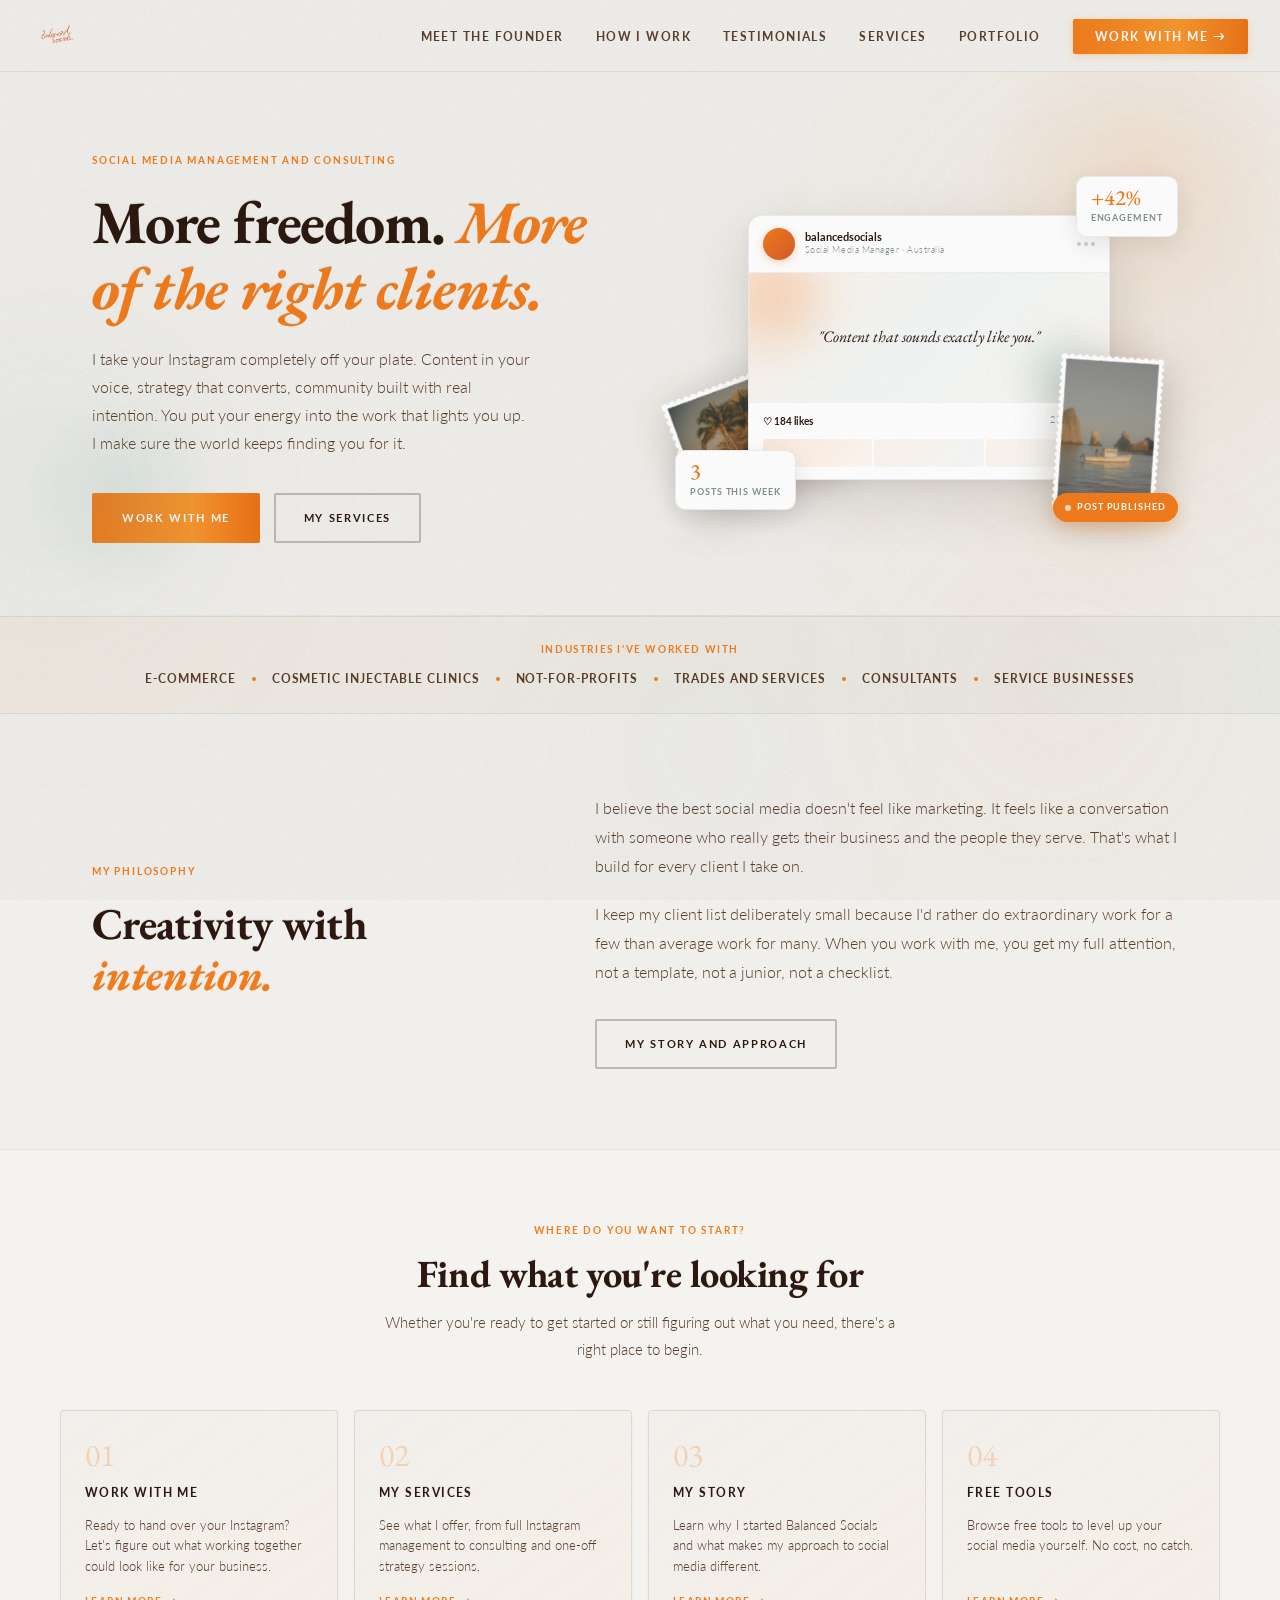
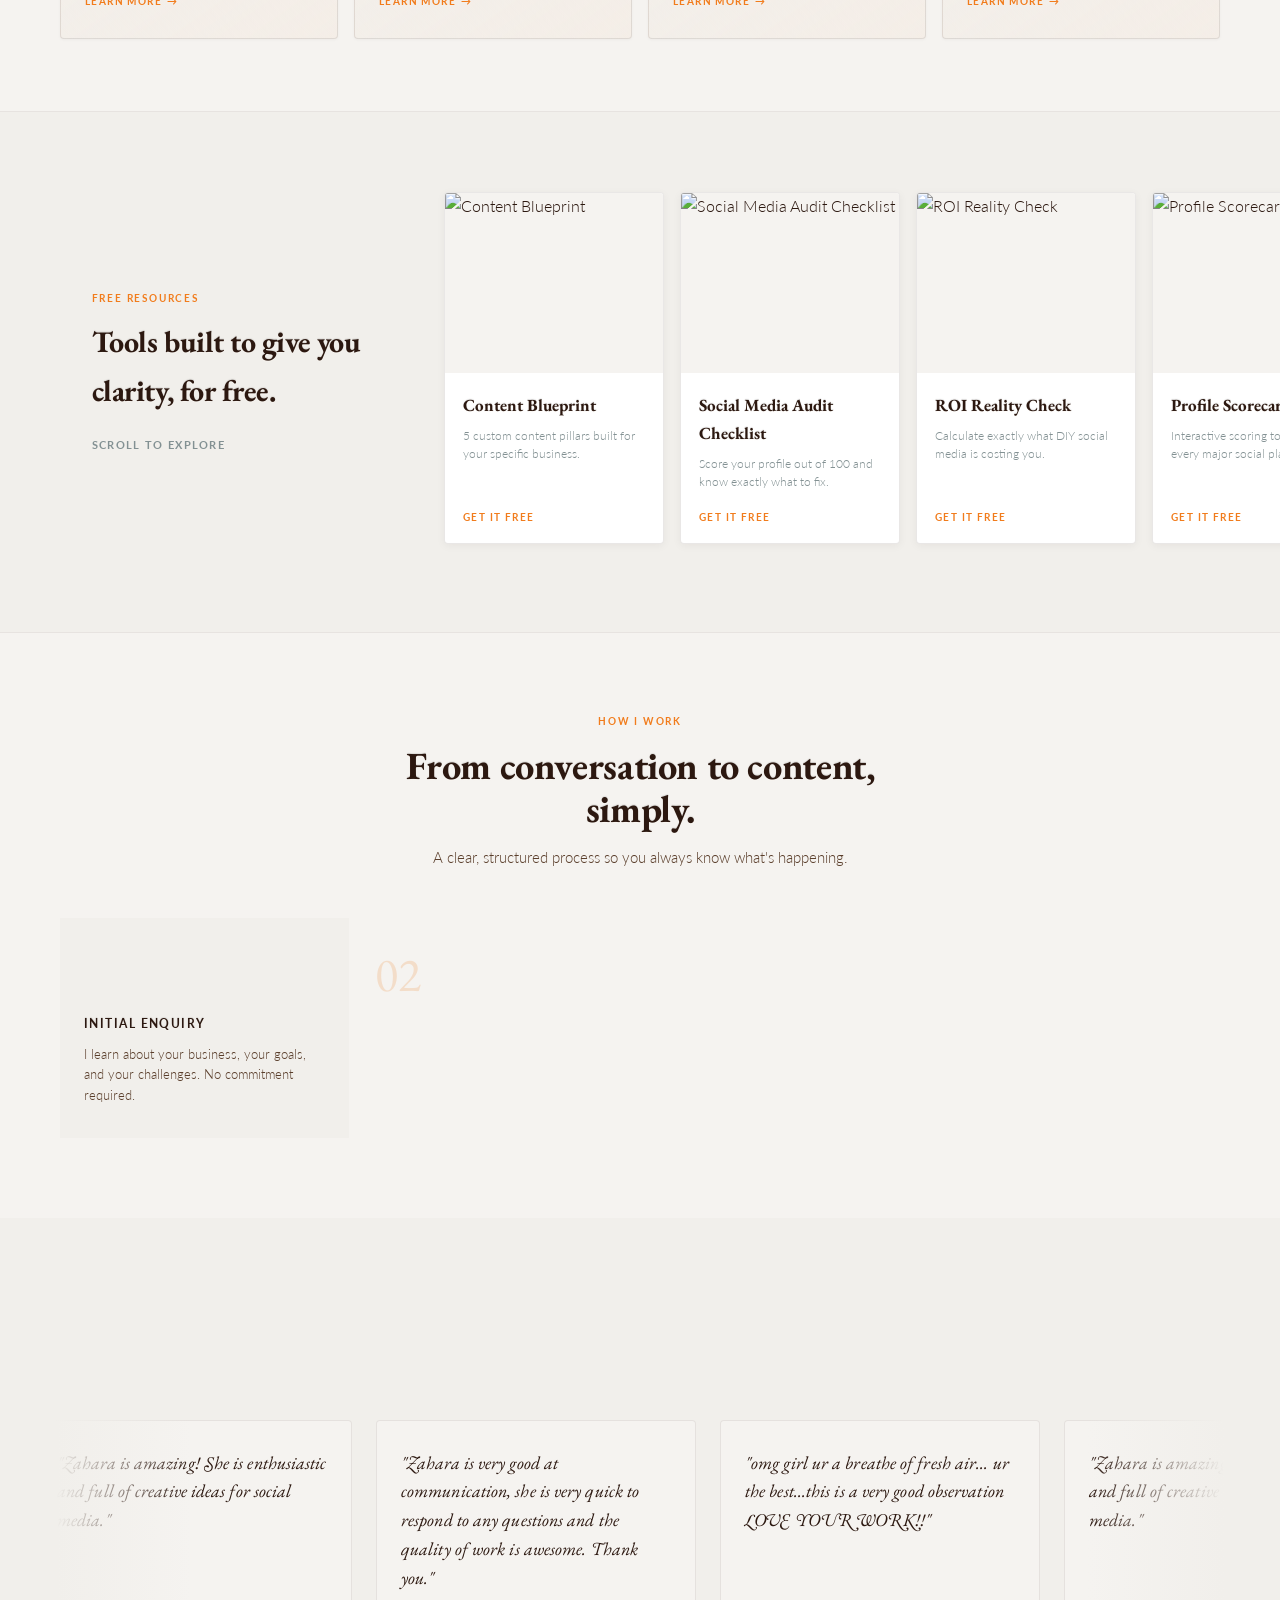
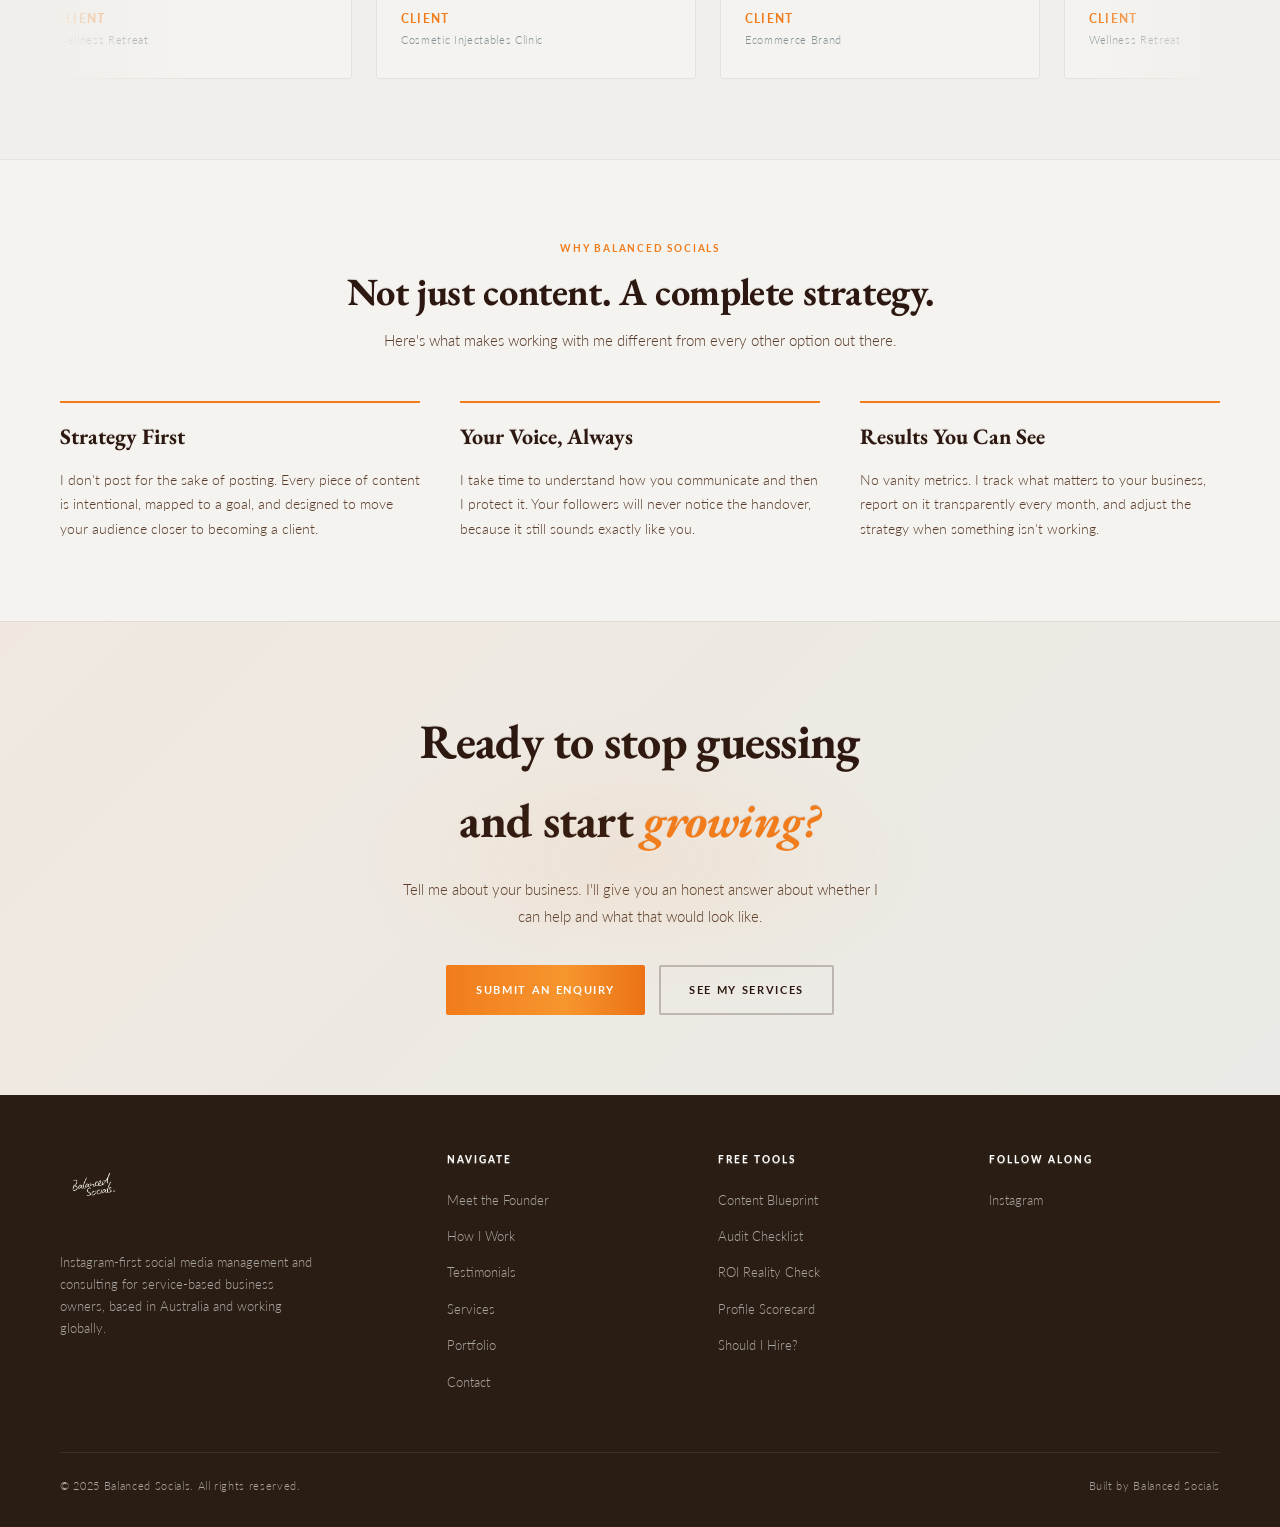
==== commit 24c9ffa0: "Add files via upload" ====
--- a/home.html
+++ b/home.html
@@ -80,6 +80,8 @@
   z-index: 900;
 }
 .nav-logo {
+  display: flex;
+  align-items: center;
   font-family: 'EB Garamond', serif;
   font-size: 20px;
   font-weight: 500;
@@ -1040,6 +1042,9 @@
 .nav-logo-img { height: 54px; width: auto; display: block; }
 .nav-logo-text { font-family: 'EB Garamond', serif; font-size: 20px; font-weight: 500; color: var(--text-dark); letter-spacing: 0.02em; display: none; }
 .nav-logo-text span { color: var(--orange); }
+@media (max-width: 900px) {
+  .nav-logo-img { height: 46px; }
+}
 .footer-logo-img { height: 72px; width: auto; display: block; margin-bottom: 14px; }
 .footer-logo-text { font-family: 'EB Garamond', serif; font-size: 22px; color: #fff; display: none; }
 .footer-logo-text span { color: var(--orange); }
@@ -1203,9 +1208,37 @@
   50%       { opacity: 0.5; transform: scale(0.85); }
 }
 @media (max-width: 860px) {
-  .hero-visual { aspect-ratio: 16/9; }
-  .hv-badge-1, .hv-badge-2, .hv-pill { display: none; }
-  .hv-main { width: 80%; }
+  .hero-visual {
+    aspect-ratio: 4/3;
+    min-height: 280px;
+  }
+  .hv-badge-1, .hv-badge-2 { display: none; }
+  .hv-pill {
+    bottom: 3%;
+    right: 3%;
+    font-size: 8px;
+    padding: 6px 10px;
+  }
+  .hv-main { width: 72%; }
+  .postcard-palm {
+    display: block;
+    width: clamp(80px, 18vw, 130px);
+    bottom: -3%;
+    left: -2%;
+  }
+  .postcard-beach {
+    display: block;
+    width: clamp(75px, 17vw, 120px);
+    bottom: -2%;
+    right: -2%;
+  }
+}
+@media (max-width: 480px) {
+  .hero-visual { aspect-ratio: 3/2; min-height: 240px; }
+  .hv-main { width: 78%; }
+  .hv-pill { display: none; }
+  .postcard-palm { width: clamp(70px, 20vw, 100px); }
+  .postcard-beach { width: clamp(65px, 19vw, 95px); }
 }
 
 
--- a/cursor.css
+++ b/cursor.css
@@ -0,0 +1,102 @@
+/* ── GLOBAL CUSTOM CURSOR ── */
+*, *::before, *::after { cursor: none !important; }
+
+#cursor-dot {
+  position: fixed;
+  top: 0; left: 0;
+  width: 7px; height: 7px;
+  background: #F17C1C;
+  border-radius: 50%;
+  pointer-events: none;
+  z-index: 99999;
+  transform: translate(-50%, -50%);
+  opacity: 0;
+  transition: opacity 0.25s,
+              background 0.3s ease,
+              transform 0.18s cubic-bezier(0.34,1.56,0.64,1);
+  will-change: left, top, transform;
+}
+
+#cursor-ring {
+  position: fixed;
+  top: 0; left: 0;
+  width: 32px; height: 32px;
+  border: 1.5px solid rgba(241,124,28,0.48);
+  border-radius: 50%;
+  pointer-events: none;
+  z-index: 99998;
+  transform: translate(-50%, -50%);
+  opacity: 0;
+  transition: opacity 0.3s,
+              width  0.38s cubic-bezier(0.34,1.56,0.64,1),
+              height 0.38s cubic-bezier(0.34,1.56,0.64,1),
+              border-color 0.35s ease;
+  will-change: left, top;
+  animation: ringBreath 3.2s ease-in-out infinite;
+}
+
+/* Gentle pulsing breath when idle */
+@keyframes ringBreath {
+  0%, 100% { box-shadow: 0 0 0 0 rgba(241,124,28,0); }
+  50%       { box-shadow: 0 0 0 5px rgba(241,124,28,0.09); }
+}
+
+/* Hovering over links / buttons */
+#cursor-ring.is-hovering {
+  width: 46px;
+  height: 46px;
+  border-color: rgba(84,154,148,0.52);
+  animation: none;
+  box-shadow: none;
+}
+#cursor-dot.is-hovering {
+  background: #549A94;
+  transform: translate(-50%, -50%) scale(0.55);
+}
+
+/* Click press */
+#cursor-ring.is-clicking {
+  width: 24px;
+  height: 24px;
+  border-color: rgba(241,124,28,0.85);
+  animation: none;
+}
+#cursor-dot.is-clicking {
+  transform: translate(-50%, -50%) scale(1.5);
+}
+
+/* Paintbrush hero zone hides the ring/dot */
+body.brush-active #cursor-dot,
+body.brush-active #cursor-ring {
+  opacity: 0 !important;
+  transition: opacity 0.15s;
+}
+
+/* ── ALL ORANGE BUTTONS — animated orange shimmer ──
+   Stays in the orange family — light → brand → deep → back.
+   Gradient starts and ends on the same value so the loop is seamless. */
+@keyframes orangeShimmer {
+  0%   { background-position: 0% 50%; }
+  100% { background-position: 100% 50%; }
+}
+.btn-primary,
+.nav-cta {
+  background: linear-gradient(
+    90deg,
+    #F17C1C 0%,
+    #F7962E 30%,
+    #E86A10 55%,
+    #F7962E 75%,
+    #F17C1C 100%
+  ) !important;
+  background-size: 200% 100% !important;
+  border-color: transparent !important;
+  animation: orangeShimmer 3s linear infinite !important;
+  transition: transform 0.18s ease, box-shadow 0.2s ease !important;
+}
+.btn-primary:hover,
+.nav-cta:hover {
+  opacity: 1 !important;
+  transform: translateY(-1px);
+  box-shadow: 0 6px 20px rgba(241, 124, 28, 0.4) !important;
+}
--- a/texture.css
+++ b/texture.css
@@ -0,0 +1,39 @@
+/* ── GLOBAL CANVAS / LINEN TEXTURE ── */
+
+/* Fixed grain overlay — two noise layers at different scales for a
+   richer, more organic linen/canvas feel. mix-blend-mode: multiply
+   darkens only the grain pattern; the cream background colour stays
+   completely unchanged. Sits above all content but below cursors.  */
+#grain-overlay {
+  position: fixed;
+  inset: 0;
+  pointer-events: none;
+  z-index: 8999;
+  background-image:
+    /* Fine grain — primary canvas weave */
+    url("data:image/svg+xml,%3Csvg xmlns='http://www.w3.org/2000/svg' width='250' height='250'%3E%3Cfilter id='a'%3E%3CfeTurbulence type='fractalNoise' baseFrequency='0.70' numOctaves='4' stitchTiles='stitch'/%3E%3CfeColorMatrix type='saturate' values='0'/%3E%3C/filter%3E%3Crect width='250' height='250' filter='url(%23a)' opacity='0.45'/%3E%3C/svg%3E"),
+    /* Coarser layer — cloth weave structure */
+    url("data:image/svg+xml,%3Csvg xmlns='http://www.w3.org/2000/svg' width='180' height='180'%3E%3Cfilter id='b'%3E%3CfeTurbulence type='fractalNoise' baseFrequency='0.35' numOctaves='2' stitchTiles='stitch'/%3E%3CfeColorMatrix type='saturate' values='0'/%3E%3C/filter%3E%3Crect width='180' height='180' filter='url(%23b)' opacity='0.25'/%3E%3C/svg%3E");
+  background-size: 220px 220px, 160px 160px;
+  background-repeat: repeat;
+  opacity: 0.22;
+  mix-blend-mode: multiply;
+}
+
+/* ── EMBEDDED / DEBOSSED TEXT FEEL ── */
+/* Letterpress effect — highlight 1px above each letter, shadow 1px below.
+   Makes type feel pressed into the canvas, not sitting on top of it.    */
+h1, h2, h3, h4 {
+  text-shadow:
+    0  1px 1px rgba(255, 250, 244, 0.45),
+    0 -1px 1px rgba(10,  4,  0,  0.10);
+}
+
+/* Inverted for elements on dark backgrounds (footer, dark sections) */
+.dark-section h1, .dark-section h2, .dark-section h3, .dark-section h4,
+footer h1, footer h2, footer h3,
+.footer-inner h1, .footer-inner h2, .footer-inner h3 {
+  text-shadow:
+    0  1px 1px rgba(255, 255, 255, 0.07),
+    0 -1px 1px rgba(0,   0,   0,  0.30);
+}
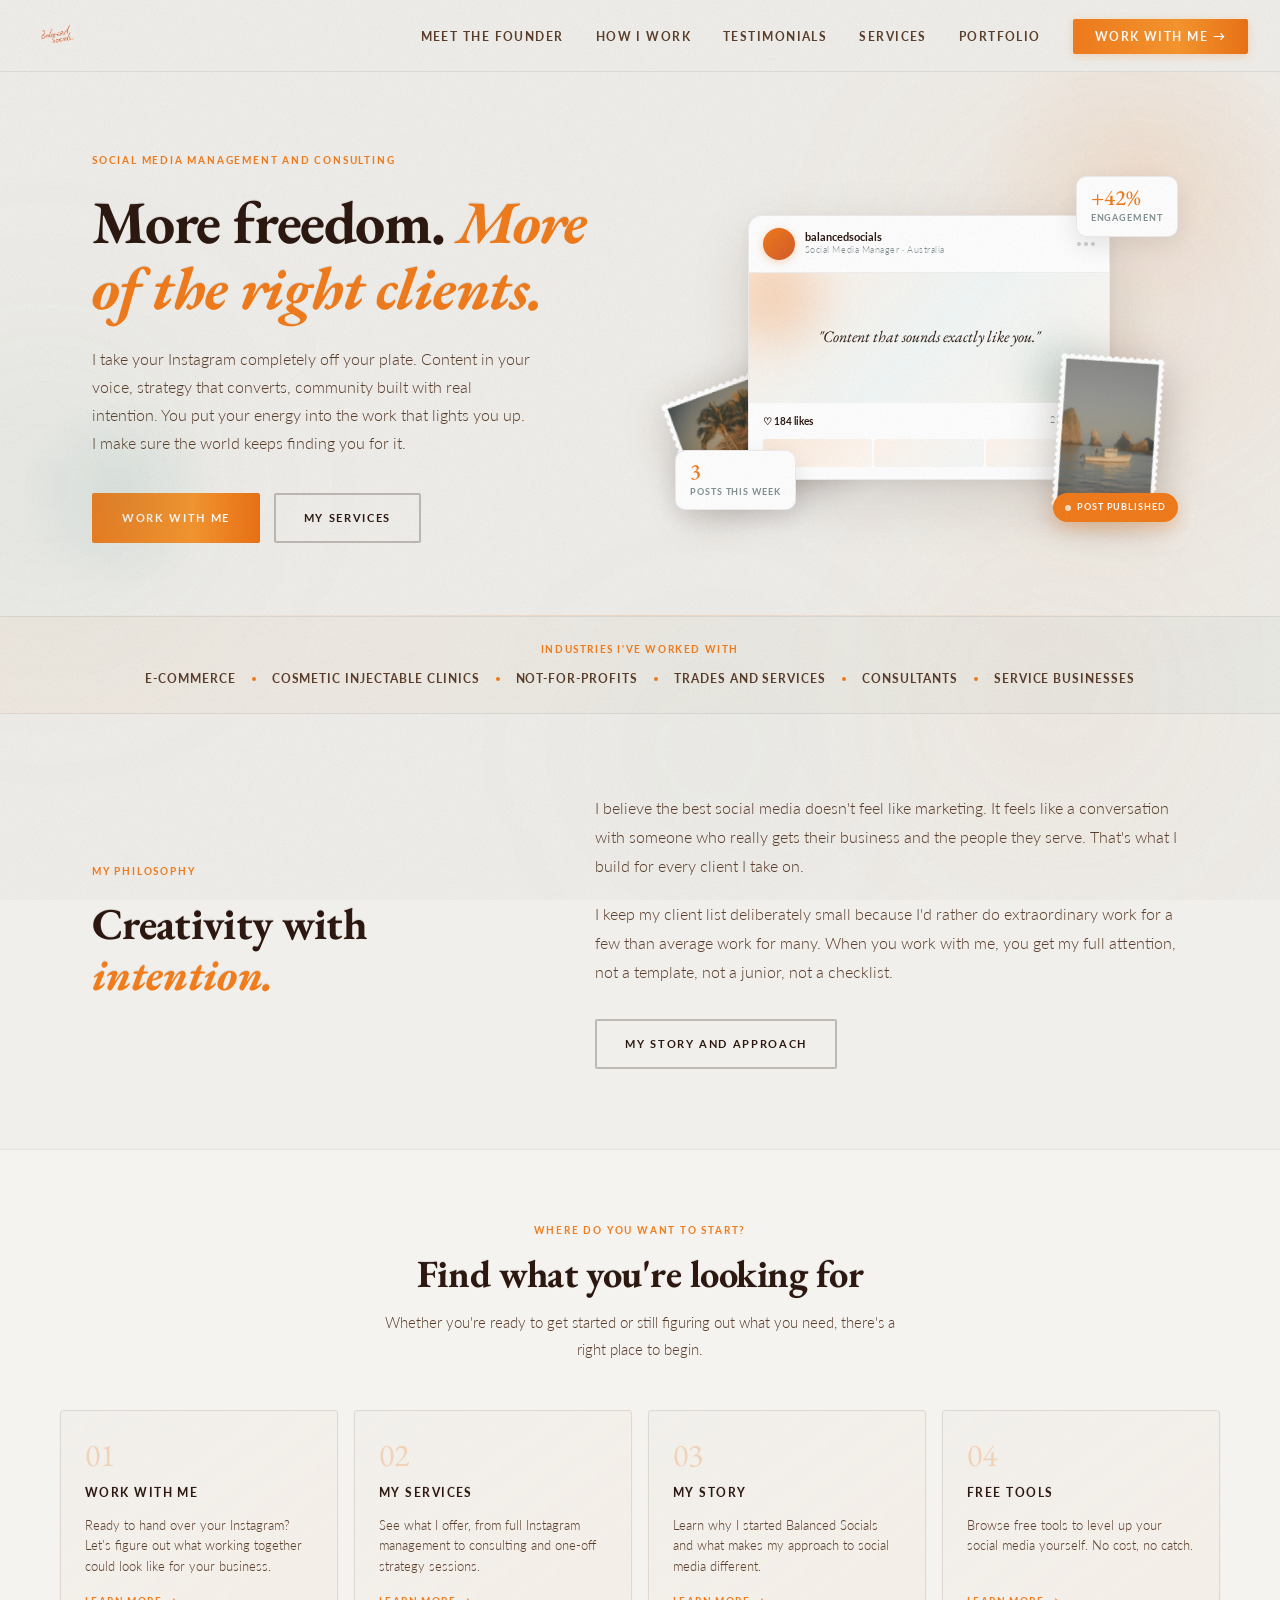
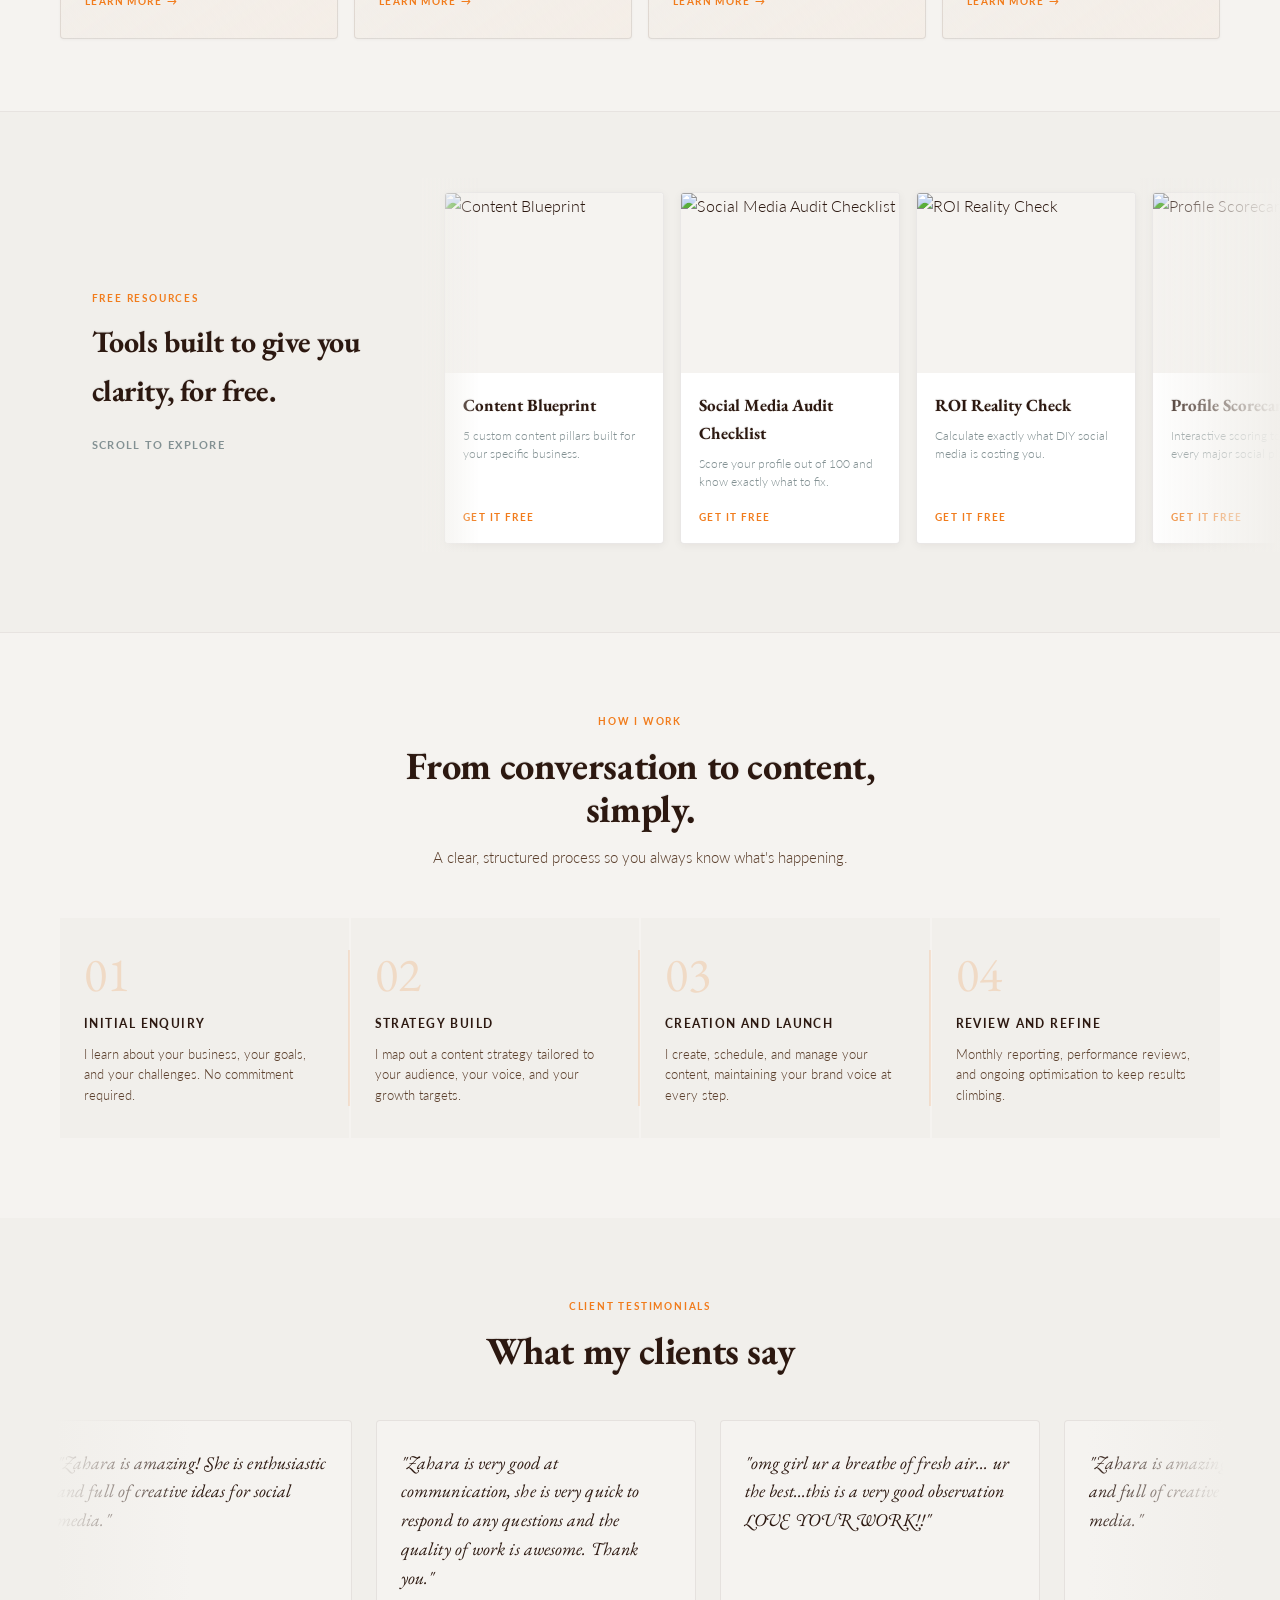
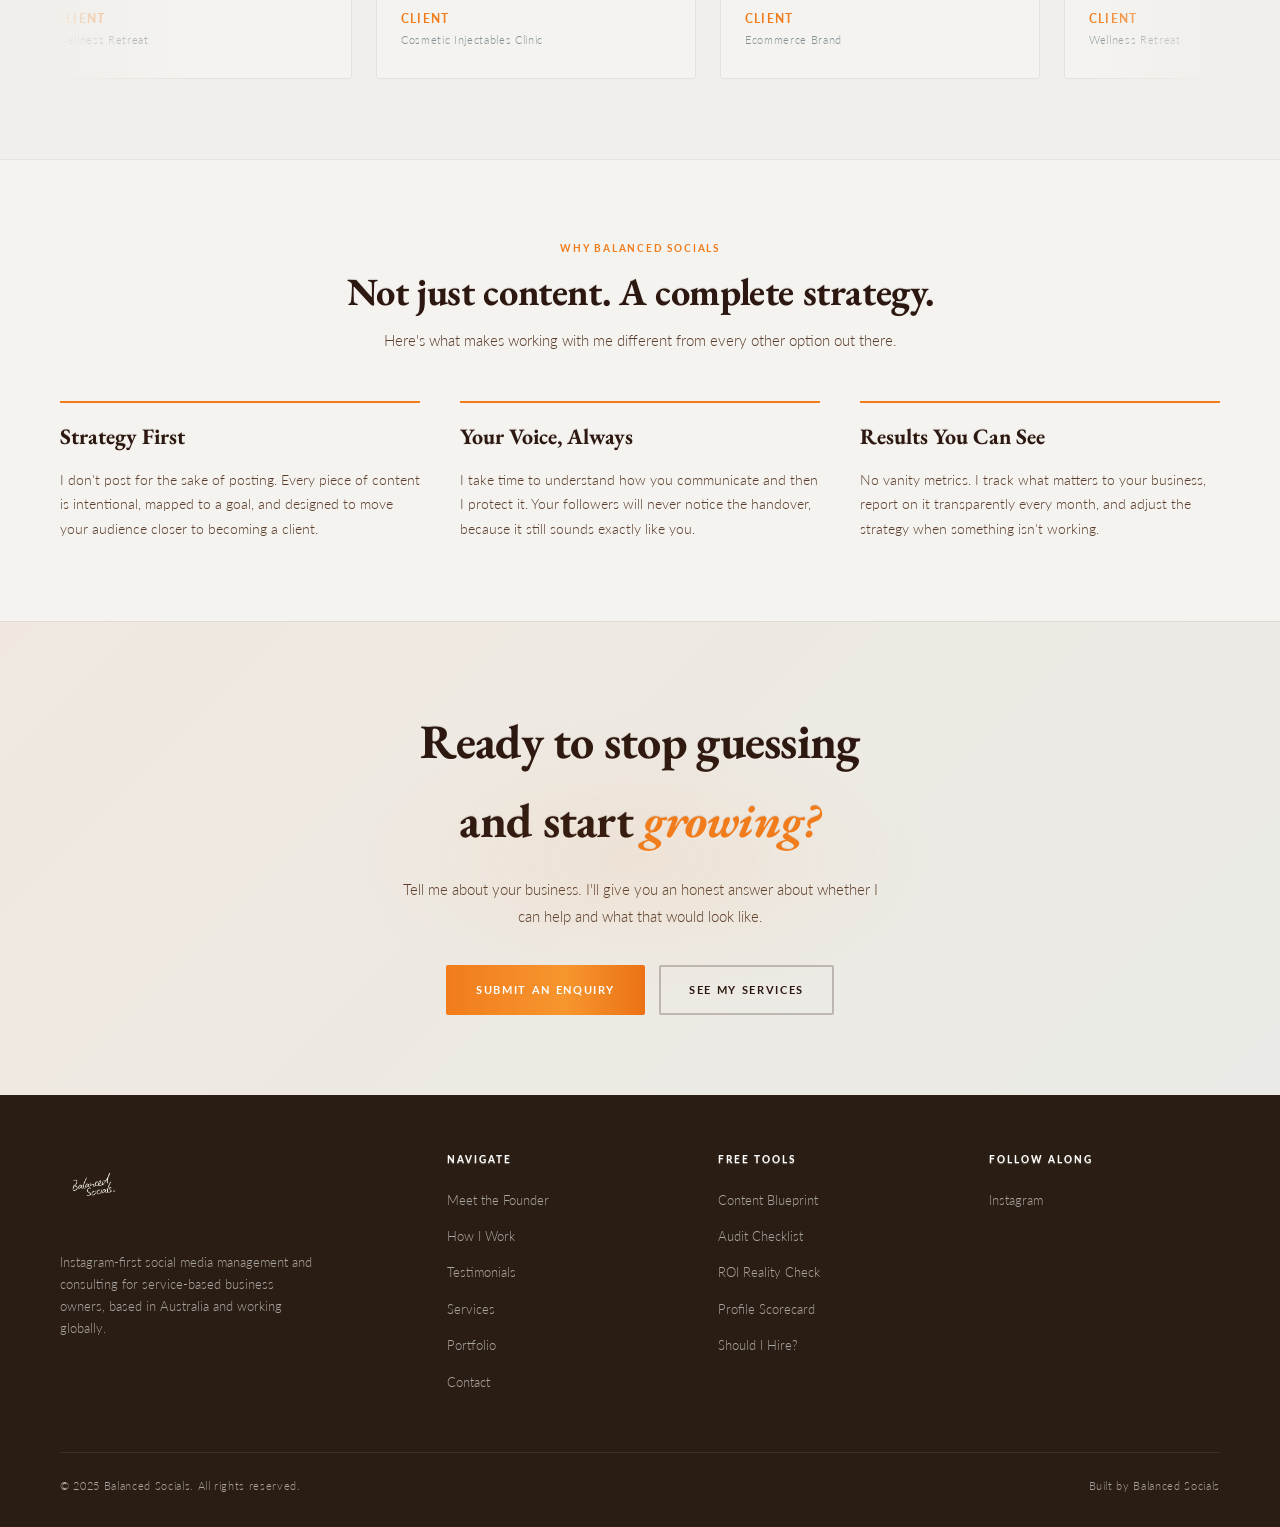
==== commit 060229d8: "Add files via upload" ====
--- a/home.html
+++ b/home.html
@@ -28,7 +28,7 @@
 }
 
 *, *::before, *::after { box-sizing: border-box; margin: 0; padding: 0; }
-html { scroll-behavior: smooth; }
+html { scroll-behavior: smooth; overflow-x: hidden; }
 body {
   background: var(--cream);
   color: var(--text-dark);
@@ -36,6 +36,7 @@
   font-weight: 300;
   line-height: 1.65;
   padding-top: var(--nav-h);
+  overflow-x: hidden;
 }
 img { display: block; max-width: 100%; }
 a { color: inherit; text-decoration: none; }
